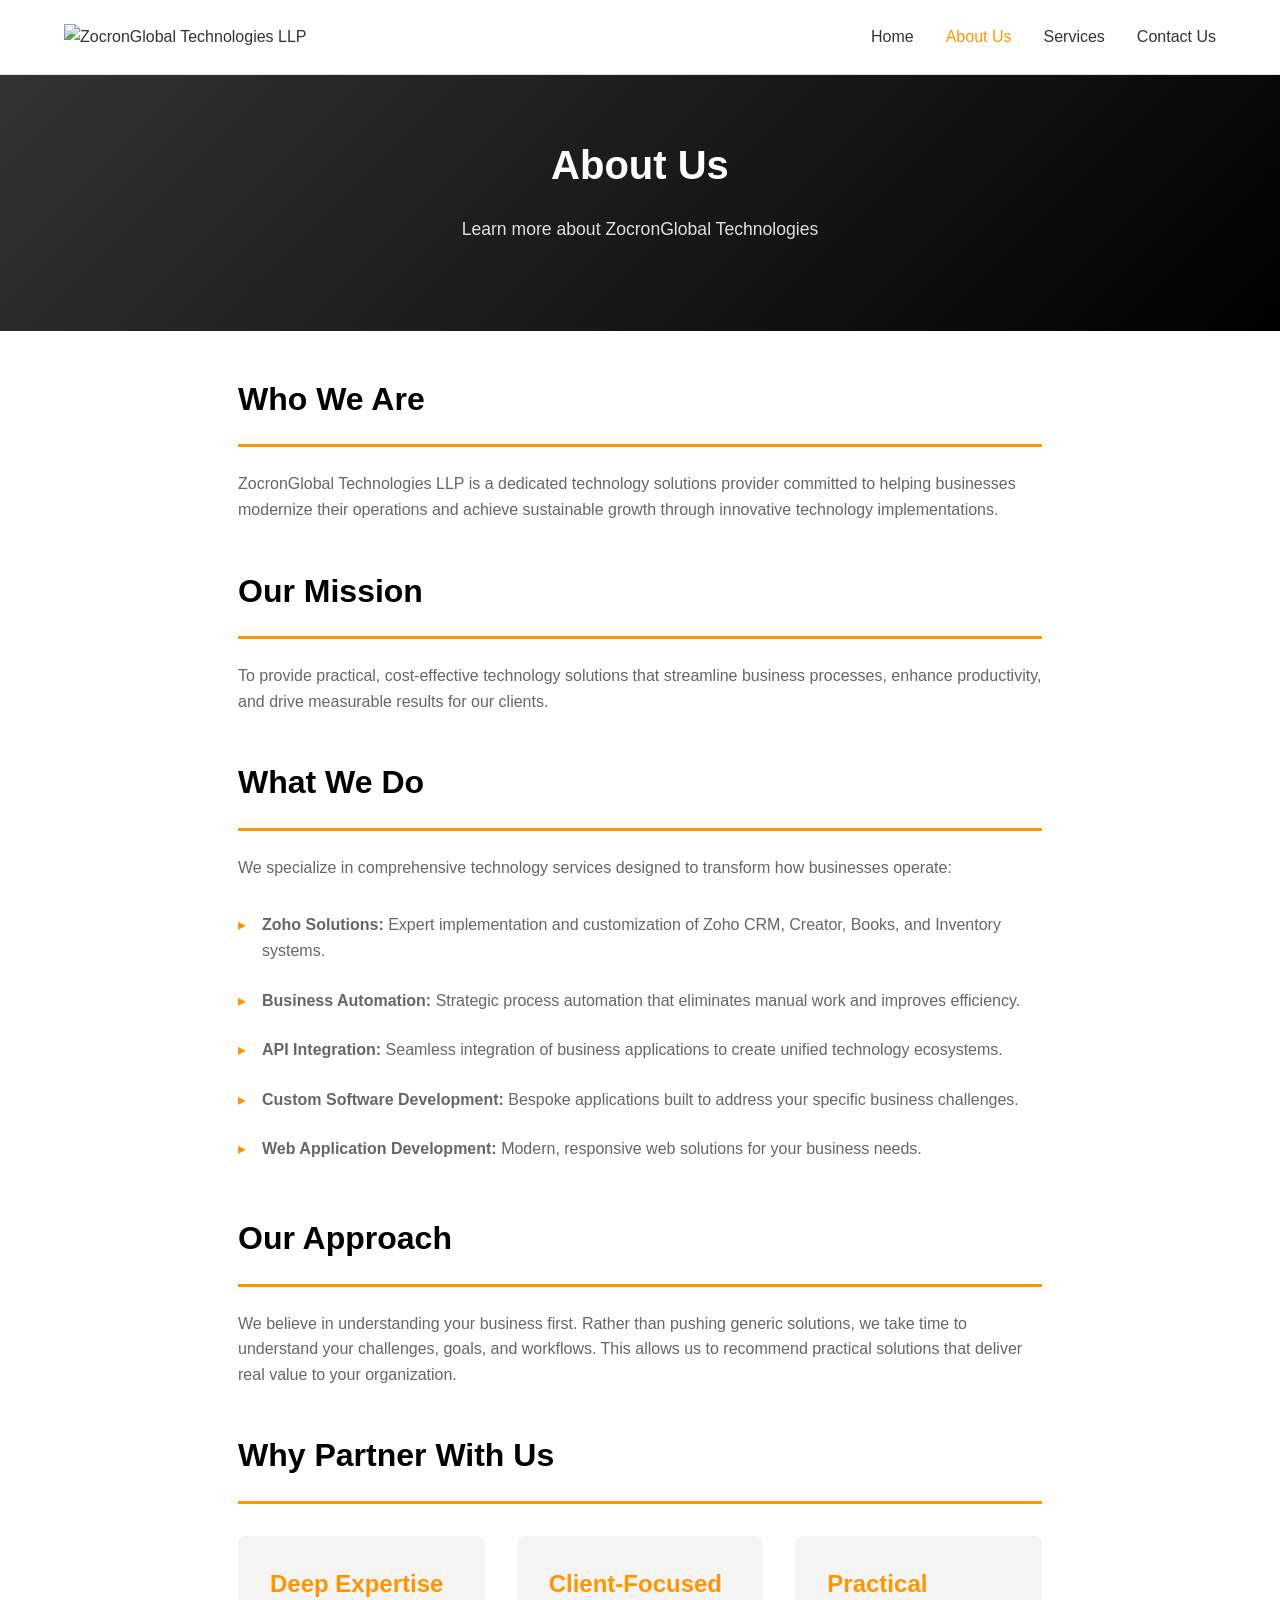
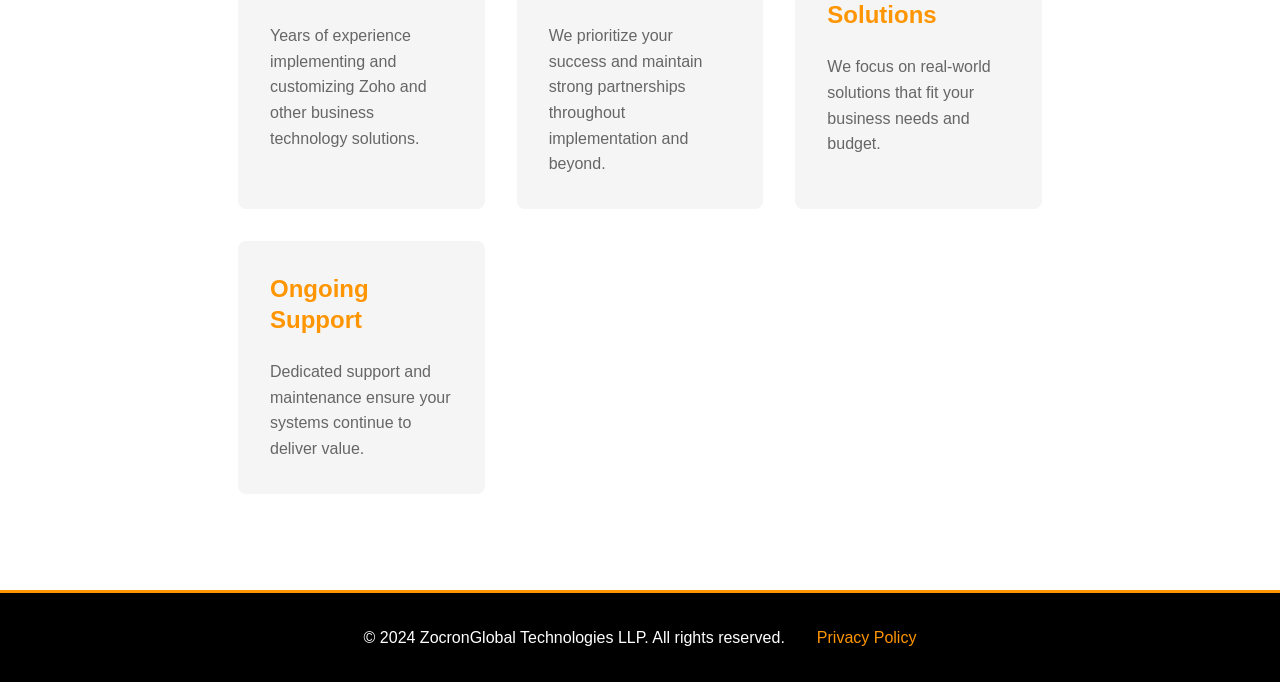
==== about.html @ 41ef69c7 "Add complete website structure with all pages and styling" ====
<!DOCTYPE html>
<html lang="en">
<head>
    <meta charset="UTF-8">
    <meta name="viewport" content="width=device-width, initial-scale=1.0">
    <title>About Us - ZocronGlobal Technologies LLP</title>
    <link rel="stylesheet" href="css/style.css">
</head>
<body>
    <!-- Header Navigation -->
    <header class="header">
        <div class="container">
            <div class="nav-wrapper">
                <div class="logo">
                    <img src="images/logo.png" alt="ZocronGlobal Technologies LLP">
                </div>
                <nav class="nav">
                    <a href="index.html" class="nav-link">Home</a>
                    <a href="about.html" class="nav-link active">About Us</a>
                    <a href="services.html" class="nav-link">Services</a>
                    <a href="contact.html" class="nav-link">Contact Us</a>
                </nav>
            </div>
        </div>
    </header>

    <!-- Page Header -->
    <section class="page-header">
        <div class="container">
            <h1>About Us</h1>
            <p>Learn more about ZocronGlobal Technologies</p>
        </div>
    </section>

    <!-- About Content -->
    <section class="about-content">
        <div class="container">
            <div class="about-section">
                <h2>Who We Are</h2>
                <p>ZocronGlobal Technologies LLP is a dedicated technology solutions provider committed to helping businesses modernize their operations and achieve sustainable growth through innovative technology implementations.</p>
            </div>

            <div class="about-section">
                <h2>Our Mission</h2>
                <p>To provide practical, cost-effective technology solutions that streamline business processes, enhance productivity, and drive measurable results for our clients.</p>
            </div>

            <div class="about-section">
                <h2>What We Do</h2>
                <p>We specialize in comprehensive technology services designed to transform how businesses operate:</p>
                <ul class="about-list">
                    <li><strong>Zoho Solutions:</strong> Expert implementation and customization of Zoho CRM, Creator, Books, and Inventory systems.</li>
                    <li><strong>Business Automation:</strong> Strategic process automation that eliminates manual work and improves efficiency.</li>
                    <li><strong>API Integration:</strong> Seamless integration of business applications to create unified technology ecosystems.</li>
                    <li><strong>Custom Software Development:</strong> Bespoke applications built to address your specific business challenges.</li>
                    <li><strong>Web Application Development:</strong> Modern, responsive web solutions for your business needs.</li>
                </ul>
            </div>

            <div class="about-section">
                <h2>Our Approach</h2>
                <p>We believe in understanding your business first. Rather than pushing generic solutions, we take time to understand your challenges, goals, and workflows. This allows us to recommend practical solutions that deliver real value to your organization.</p>
            </div>

            <div class="about-section">
                <h2>Why Partner With Us</h2>
                <div class="why-list">
                    <div class="why-item">
                        <h3>Deep Expertise</h3>
                        <p>Years of experience implementing and customizing Zoho and other business technology solutions.</p>
                    </div>
                    <div class="why-item">
                        <h3>Client-Focused</h3>
                        <p>We prioritize your success and maintain strong partnerships throughout implementation and beyond.</p>
                    </div>
                    <div class="why-item">
                        <h3>Practical Solutions</h3>
                        <p>We focus on real-world solutions that fit your business needs and budget.</p>
                    </div>
                    <div class="why-item">
                        <h3>Ongoing Support</h3>
                        <p>Dedicated support and maintenance ensure your systems continue to deliver value.</p>
                    </div>
                </div>
            </div>
        </div>
    </section>

    <!-- Footer -->
    <footer class="footer">
        <div class="container">
            <div class="footer-content">
                <p>&copy; 2024 ZocronGlobal Technologies LLP. All rights reserved.</p>
                <a href="privacy.html">Privacy Policy</a>
            </div>
        </div>
    </footer>
</body>
</html>
---- css/style.css ----
/* ===========================
   Global Styles
   =========================== */

* {
    margin: 0;
    padding: 0;
    box-sizing: border-box;
}

:root {
    --color-black: #000000;
    --color-white: #ffffff;
    --color-orange: #ff9500;
    --color-light-gray: #f5f5f5;
    --color-medium-gray: #666666;
    --color-dark-gray: #333333;
    --font-primary: 'Segoe UI', Tahoma, Geneva, Verdana, sans-serif;
    --spacing-xs: 0.5rem;
    --spacing-sm: 1rem;
    --spacing-md: 1.5rem;
    --spacing-lg: 2rem;
    --spacing-xl: 3rem;
}

html {
    scroll-behavior: smooth;
}

body {
    font-family: var(--font-primary);
    line-height: 1.6;
    color: var(--color-dark-gray);
    background-color: var(--color-white);
}

.container {
    max-width: 1200px;
    margin: 0 auto;
    padding: 0 var(--spacing-md);
}

/* ===========================
   Typography
   =========================== */

h1, h2, h3, h4, h5, h6 {
    font-weight: 600;
    line-height: 1.3;
    margin-bottom: var(--spacing-md);
    color: var(--color-black);
}

h1 {
    font-size: 2.5rem;
}

h2 {
    font-size: 2rem;
}

h3 {
    font-size: 1.5rem;
}

h4 {
    font-size: 1.25rem;
}

p {
    margin-bottom: var(--spacing-md);
    color: var(--color-medium-gray);
    font-size: 1rem;
}

a {
    color: var(--color-orange);
    text-decoration: none;
    transition: color 0.3s ease;
}

a:hover {
    color: var(--color-black);
}

ul, ol {
    margin-left: 1.5rem;
    margin-bottom: var(--spacing-md);
}

li {
    margin-bottom: 0.5rem;
    color: var(--color-medium-gray);
}

/* ===========================
   Buttons
   =========================== */

.btn {
    display: inline-block;
    padding: 0.875rem 2rem;
    border-radius: 4px;
    font-weight: 600;
    text-decoration: none;
    transition: all 0.3s ease;
    cursor: pointer;
    border: none;
    font-size: 1rem;
}

.btn-primary {
    background-color: var(--color-orange);
    color: var(--color-white);
}

.btn-primary:hover {
    background-color: var(--color-black);
    color: var(--color-white);
}

.btn-secondary {
    background-color: transparent;
    color: var(--color-orange);
    border: 2px solid var(--color-orange);
}

.btn-secondary:hover {
    background-color: var(--color-orange);
    color: var(--color-white);
    border-color: var(--color-orange);
}

/* ===========================
   Header & Navigation
   =========================== */

.header {
    background-color: var(--color-white);
    border-bottom: 1px solid #e0e0e0;
    position: sticky;
    top: 0;
    z-index: 100;
    padding: var(--spacing-md) 0;
}

.nav-wrapper {
    display: flex;
    justify-content: space-between;
    align-items: center;
}

.logo img {
    height: 50px;
    width: auto;
    transition: transform 0.3s ease;
}

.logo img:hover {
    transform: scale(1.05);
}

.nav {
    display: flex;
    gap: var(--spacing-lg);
    align-items: center;
}

.nav-link {
    color: var(--color-dark-gray);
    font-weight: 500;
    transition: color 0.3s ease;
    text-decoration: none;
}

.nav-link:hover,
.nav-link.active {
    color: var(--color-orange);
}

/* ===========================
   Hero Section
   =========================== */

.hero {
    background: linear-gradient(135deg, var(--color-dark-gray) 0%, var(--color-black) 100%);
    color: var(--color-white);
    padding: 6rem var(--spacing-md);
    text-align: center;
}

.hero-content {
    max-width: 800px;
    margin: 0 auto;
}

.hero-headline {
    font-size: 3rem;
    margin-bottom: var(--spacing-md);
    color: var(--color-white);
}

.hero-subheadline {
    font-size: 1.25rem;
    margin-bottom: var(--spacing-lg);
    color: #e0e0e0;
}

.hero-buttons {
    display: flex;
    gap: var(--spacing-md);
    justify-content: center;
    flex-wrap: wrap;
}

/* ===========================
   Page Header
   =========================== */

.page-header {
    background: linear-gradient(135deg, var(--color-dark-gray) 0%, var(--color-black) 100%);
    color: var(--color-white);
    padding: 4rem var(--spacing-md);
    text-align: center;
}

.page-header h1 {
    color: var(--color-white);
    margin-bottom: var(--spacing-md);
}

.page-header p {
    font-size: 1.1rem;
    color: #e0e0e0;
}

/* ===========================
   Sections
   =========================== */

.intro {
    padding: var(--spacing-xl) var(--spacing-md);
    background-color: var(--color-light-gray);
    text-align: center;
}

.intro h2 {
    margin-bottom: var(--spacing-lg);
}

.intro p {
    max-width: 700px;
    margin: 0 auto var(--spacing-md);
    font-size: 1.1rem;
}

/* ===========================
   Services Overview
   =========================== */

.services-overview {
    padding: var(--spacing-xl) var(--spacing-md);
}

.services-overview h2 {
    text-align: center;
    margin-bottom: var(--spacing-xl);
}

.services-grid {
    display: grid;
    grid-template-columns: repeat(auto-fit, minmax(250px, 1fr));
    gap: var(--spacing-lg);
}

.service-card {
    background-color: var(--color-light-gray);
    padding: var(--spacing-lg);
    border-radius: 8px;
    border-left: 4px solid var(--color-orange);
    transition: all 0.3s ease;
}

.service-card:hover {
    transform: translateY(-5px);
    box-shadow: 0 5px 15px rgba(0, 0, 0, 0.1);
}

.service-card h3 {
    margin-bottom: var(--spacing-md);
    color: var(--color-black);
}

.service-card p {
    margin-bottom: 0;
    font-size: 0.95rem;
}

/* ===========================
   Why Choose Us
   =========================== */

.why-us {
    padding: var(--spacing-xl) var(--spacing-md);
    background-color: var(--color-light-gray);
}

.why-us h2 {
    text-align: center;
    margin-bottom: var(--spacing-xl);
}

.features-grid {
    display: grid;
    grid-template-columns: repeat(auto-fit, minmax(250px, 1fr));
    gap: var(--spacing-lg);
}

.feature {
    background-color: var(--color-white);
    padding: var(--spacing-lg);
    border-radius: 8px;
    text-align: center;
    transition: all 0.3s ease;
}

.feature:hover {
    box-shadow: 0 5px 15px rgba(0, 0, 0, 0.1);
}

.feature h3 {
    color: var(--color-orange);
    margin-bottom: var(--spacing-md);
}

.feature p {
    margin-bottom: 0;
}

/* ===========================
   Services Section (Full Page)
   =========================== */

.services-section {
    padding: var(--spacing-xl) var(--spacing-md);
}

.services-list {
    display: grid;
    grid-template-columns: repeat(auto-fit, minmax(300px, 1fr));
    gap: var(--spacing-lg);
}

.service-item {
    background-color: var(--color-light-gray);
    padding: var(--spacing-lg);
    border-radius: 8px;
    transition: all 0.3s ease;
}

.service-item:hover {
    background-color: #eeeeee;
    box-shadow: 0 5px 15px rgba(0, 0, 0, 0.1);
}

.service-item h3 {
    color: var(--color-black);
    margin-bottom: var(--spacing-md);
    border-bottom: 2px solid var(--color-orange);
    padding-bottom: var(--spacing-md);
}

.service-item p {
    margin-bottom: 0;
}

/* ===========================
   Call to Action
   =========================== */

.cta {
    background: linear-gradient(135deg, var(--color-orange) 0%, #ff7c00 100%);
    color: var(--color-white);
    padding: var(--spacing-xl) var(--spacing-md);
    text-align: center;
}

.cta h2 {
    color: var(--color-white);
    margin-bottom: var(--spacing-md);
}

.cta p {
    color: #f0f0f0;
    margin-bottom: var(--spacing-lg);
}

/* ===========================
   About Page
   =========================== */

.about-content {
    padding: var(--spacing-xl) var(--spacing-md);
    max-width: 900px;
    margin: 0 auto;
}

.about-section {
    margin-bottom: var(--spacing-xl);
}

.about-section h2 {
    color: var(--color-black);
    margin-bottom: var(--spacing-md);
    border-bottom: 3px solid var(--color-orange);
    padding-bottom: var(--spacing-md);
}

.about-list {
    list-style: none;
    margin-left: 0;
}

.about-list li {
    padding: 0.5rem 0;
    padding-left: 1.5rem;
    position: relative;
}

.about-list li:before {
    content: "▸";
    color: var(--color-orange);
    position: absolute;
    left: 0;
}

.why-list {
    display: grid;
    grid-template-columns: repeat(auto-fit, minmax(200px, 1fr));
    gap: var(--spacing-lg);
    margin-top: var(--spacing-lg);
}

.why-item {
    background-color: var(--color-light-gray);
    padding: var(--spacing-lg);
    border-radius: 8px;
}

.why-item h3 {
    color: var(--color-orange);
}

.why-item p {
    margin-bottom: 0;
}

/* ===========================
   Contact Section
   =========================== */

.contact-section {
    padding: var(--spacing-xl) var(--spacing-md);
}

.contact-wrapper {
    display: grid;
    grid-template-columns: 1fr 1fr;
    gap: var(--spacing-xl);
    max-width: 1000px;
    margin: 0 auto;
}

.contact-info h2 {
    margin-bottom: var(--spacing-lg);
}

.info-item {
    margin-bottom: var(--spacing-lg);
}

.info-item h4 {
    color: var(--color-orange);
    margin-bottom: var(--spacing-sm);
}

.info-item p {
    margin-bottom: 0;
    color: var(--color-medium-gray);
}

/* ===========================
   Contact Form
   =========================== */

.contact-form-wrapper {
    background-color: var(--color-light-gray);
    padding: var(--spacing-lg);
    border-radius: 8px;
}

.contact-form {
    display: flex;
    flex-direction: column;
    gap: var(--spacing-md);
}

.form-group {
    display: flex;
    flex-direction: column;
}

.form-group label {
    font-weight: 600;
    margin-bottom: var(--spacing-sm);
    color: var(--color-black);
}

.form-group input,
.form-group textarea {
    padding: 0.75rem;
    border: 1px solid #ddd;
    border-radius: 4px;
    font-family: var(--font-primary);
    font-size: 1rem;
    transition: border-color 0.3s ease;
}

.form-group input:focus,
.form-group textarea:focus {
    outline: none;
    border-color: var(--color-orange);
    box-shadow: 0 0 5px rgba(255, 149, 0, 0.3);
}

.form-group textarea {
    resize: vertical;
}

.contact-form .btn {
    margin-top: var(--spacing-md);
}

/* ===========================
   Privacy Content
   =========================== */

.privacy-content {
    padding: var(--spacing-xl) var(--spacing-md);
    max-width: 900px;
    margin: 0 auto;
}

.policy-section {
    margin-bottom: var(--spacing-xl);
}

.policy-section h2 {
    color: var(--color-black);
    margin-bottom: var(--spacing-md);
    border-bottom: 3px solid var(--color-orange);
    padding-bottom: var(--spacing-md);
}

.policy-section ul {
    list-style: none;
    margin-left: 0;
}

.policy-section li {
    padding: 0.5rem 0;
    padding-left: 1.5rem;
    position: relative;
}

.policy-section li:before {
    content: "•";
    color: var(--color-orange);
    position: absolute;
    left: 0;
    font-weight: bold;
}

/* ===========================
   Footer
   =========================== */

.footer {
    background-color: var(--color-black);
    color: var(--color-white);
    padding: var(--spacing-lg) var(--spacing-md);
    text-align: center;
    border-top: 3px solid var(--color-orange);
}

.footer-content {
    max-width: 1200px;
    margin: 0 auto;
    display: flex;
    justify-content: center;
    gap: var(--spacing-lg);
    flex-wrap: wrap;
    align-items: center;
}

.footer-content p {
    margin-bottom: 0;
    color: var(--color-white);
}

.footer-content a {
    color: var(--color-orange);
    text-decoration: none;
    transition: color 0.3s ease;
}

.footer-content a:hover {
    color: var(--color-white);
}

/* ===========================
   Responsive Design
   =========================== */

/* Tablet */
@media (max-width: 768px) {
    h1 {
        font-size: 2rem;
    }

    h2 {
        font-size: 1.5rem;
    }

    h3 {
        font-size: 1.25rem;
    }

    .hero-headline {
        font-size: 2rem;
    }

    .hero-subheadline {
        font-size: 1rem;
    }

    .hero {
        padding: 4rem var(--spacing-md);
    }

    .nav {
        gap: var(--spacing-md);
    }

    .nav-link {
        font-size: 0.9rem;
    }

    .hero-buttons {
        flex-direction: column;
        gap: var(--spacing-md);
    }

    .hero-buttons .btn {
        width: 100%;
    }

    .contact-wrapper {
        grid-template-columns: 1fr;
    }

    .services-grid,
    .features-grid,
    .services-list,
    .why-list {
        grid-template-columns: 1fr;
    }

    .footer-content {
        flex-direction: column;
        gap: var(--spacing-md);
    }
}

/* Mobile */
@media (max-width: 480px) {
    .container {
        padding: 0 var(--spacing-sm);
    }

    h1 {
        font-size: 1.5rem;
    }

    h2 {
        font-size: 1.25rem;
    }

    h3 {
        font-size: 1rem;
    }

    .hero-headline {
        font-size: 1.5rem;
    }

    .hero-subheadline {
        font-size: 0.95rem;
    }

    .hero {
        padding: 3rem var(--spacing-sm);
    }

    .nav-wrapper {
        flex-direction: column;
        gap: var(--spacing-md);
    }

    .nav {
        gap: var(--spacing-md);
        flex-wrap: wrap;
        justify-content: center;
    }

    .logo img {
        height: 40px;
    }

    .page-header {
        padding: 2rem var(--spacing-sm);
    }

    .page-header h1 {
        font-size: 1.5rem;
    }

    .intro,
    .services-overview,
    .why-us,
    .services-section,
    .contact-section {
        padding: var(--spacing-lg) var(--spacing-sm);
    }

    .cta {
        padding: var(--spacing-lg) var(--spacing-sm);
    }

    .btn {
        padding: 0.75rem 1.5rem;
        font-size: 0.9rem;
    }

    .about-content,
    .privacy-content {
        padding: var(--spacing-lg) var(--spacing-sm);
    }

    .policy-section h2,
    .about-section h2 {
        font-size: 1.1rem;
    }
}
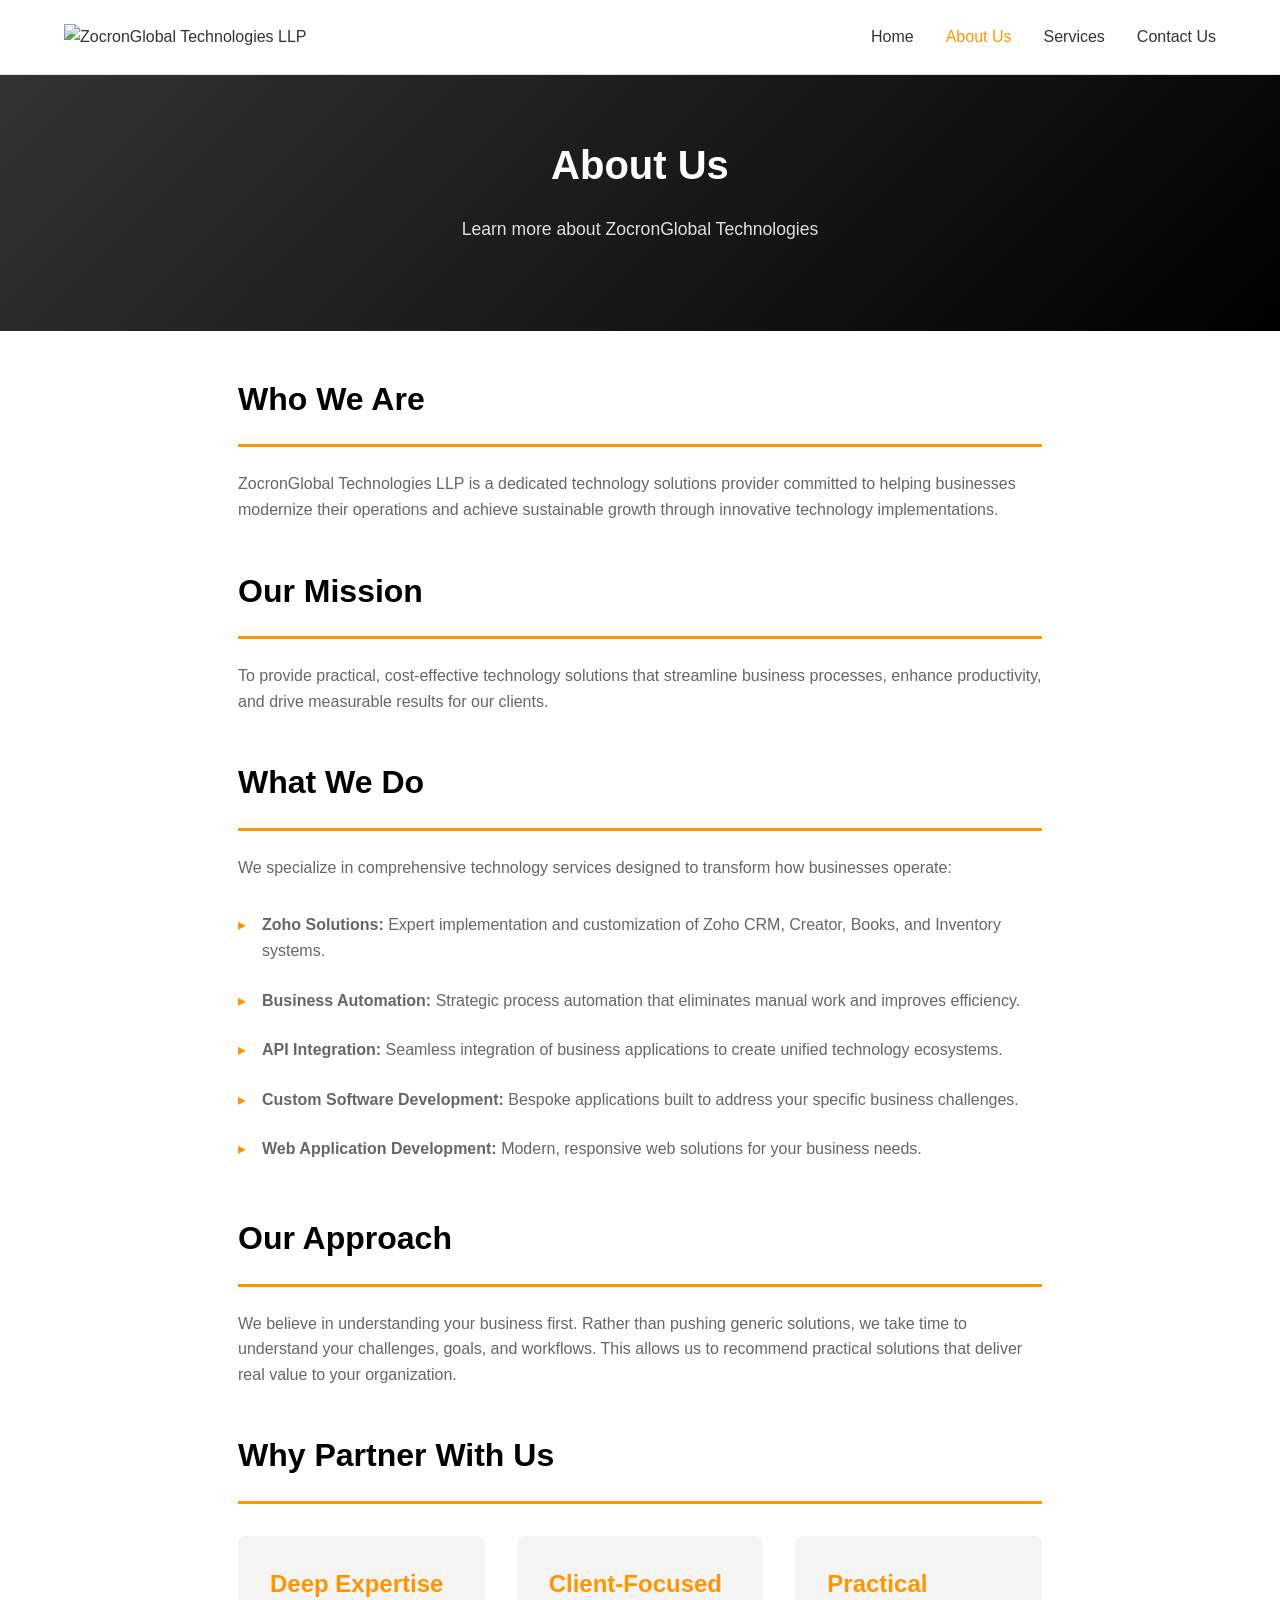
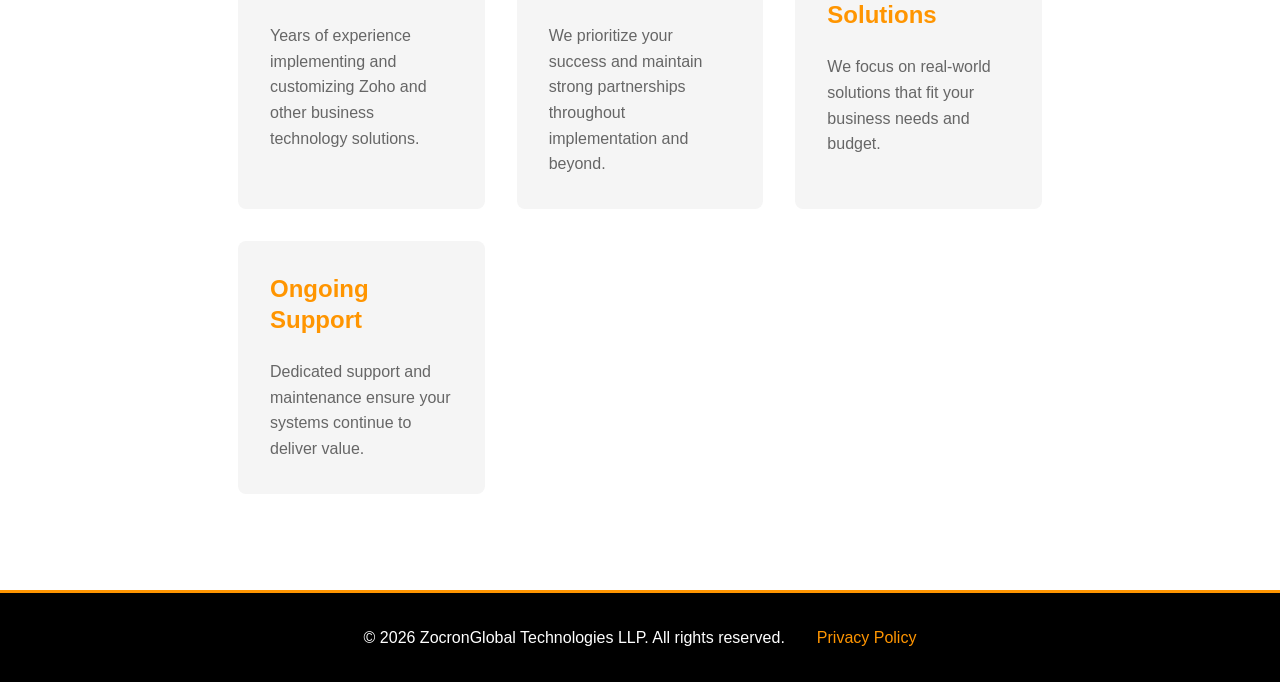
==== commit 5b34da6a: "Update copyright year in footer to 2026" ====
--- a/about.html
+++ b/about.html
@@ -90,10 +90,10 @@
     <footer class="footer">
         <div class="container">
             <div class="footer-content">
-                <p>&copy; 2024 ZocronGlobal Technologies LLP. All rights reserved.</p>
+                <p>&copy; 2026 ZocronGlobal Technologies LLP. All rights reserved.</p>
                 <a href="privacy.html">Privacy Policy</a>
             </div>
         </div>
     </footer>
 </body>
-</html>+</html>
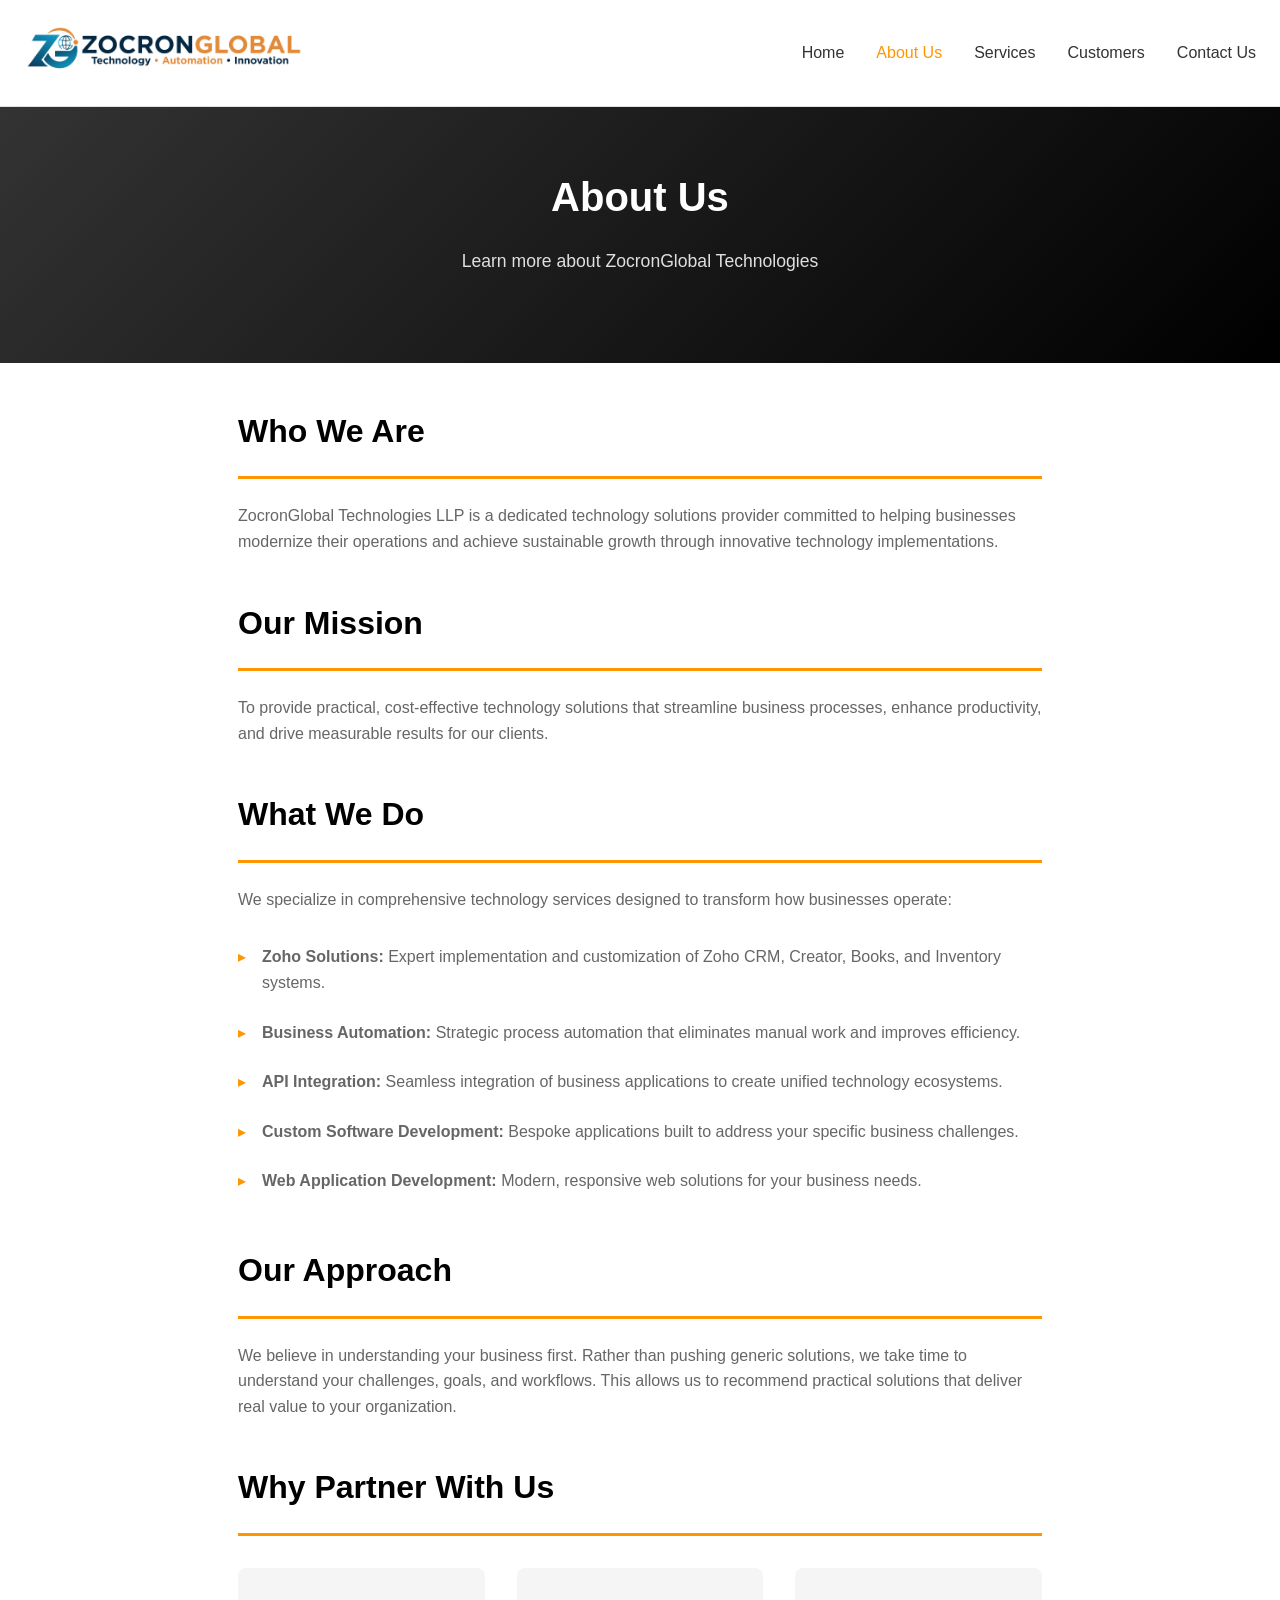
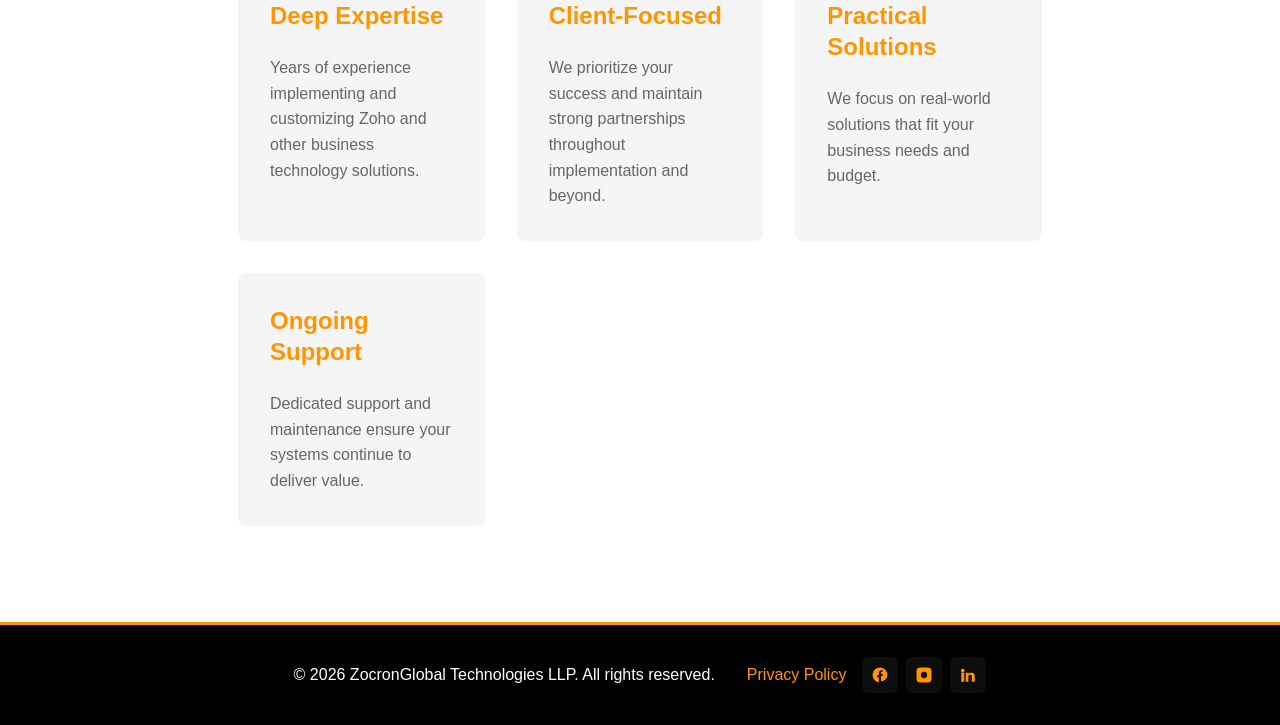
==== commit 5d44df97: "Add Customers page and update navigation links; enhance footer with social media icons" ====
--- a/about.html
+++ b/about.html
@@ -18,6 +18,7 @@
                     <a href="index.html" class="nav-link">Home</a>
                     <a href="about.html" class="nav-link active">About Us</a>
                     <a href="services.html" class="nav-link">Services</a>
+                    <a href="customers.html" class="nav-link">Customers</a>
                     <a href="contact.html" class="nav-link">Contact Us</a>
                 </nav>
             </div>
@@ -91,7 +92,20 @@
         <div class="container">
             <div class="footer-content">
                 <p>&copy; 2026 ZocronGlobal Technologies LLP. All rights reserved.</p>
-                <a href="privacy.html">Privacy Policy</a>
+                <div class="footer-links">
+                    <a href="privacy.html">Privacy Policy</a>
+                    <div class="social-links">
+                        <a href="https://facebook.example.com" class="social-link" target="_blank" rel="noopener noreferrer" aria-label="Facebook">
+                            <svg viewBox="0 0 24 24" fill="currentColor" xmlns="http://www.w3.org/2000/svg"><path d="M22 12a10 10 0 10-11.5 9.9v-7h-2.2v-2.9h2.2V9.1c0-2.2 1.3-3.4 3.3-3.4.9 0 1.8.1 1.8.1v2h-1c-1 0-1.3.6-1.3 1.2v1.5h2.3l-.4 2.9h-1.9v7A10 10 0 0022 12z"/></svg>
+                        </a>
+                        <a href="https://instagram.example.com" class="social-link" target="_blank" rel="noopener noreferrer" aria-label="Instagram">
+                            <svg viewBox="0 0 24 24" fill="currentColor" xmlns="http://www.w3.org/2000/svg"><path d="M7 2h10a5 5 0 015 5v10a5 5 0 01-5 5H7a5 5 0 01-5-5V7a5 5 0 015-5zm5 5.8a4.2 4.2 0 100 8.4 4.2 4.2 0 000-8.4zm5.2-.9a1.2 1.2 0 11-2.4 0 1.2 1.2 0 012.4 0z"/></svg>
+                        </a>
+                        <a href="https://linkedin.example.com" class="social-link" target="_blank" rel="noopener noreferrer" aria-label="LinkedIn">
+                            <svg viewBox="0 0 24 24" fill="currentColor" xmlns="http://www.w3.org/2000/svg"><path d="M4.98 3.5a2.5 2.5 0 11.001 5.001A2.5 2.5 0 014.98 3.5zM3 9h4v12H3zM9 9h3.8v1.7h.1c.5-.9 1.7-1.8 3.5-1.8C20.6 8.9 21 11 21 14.2V21H17v-6.1c0-1.5-.1-3.4-2.1-3.4-2.1 0-2.4 1.6-2.4 3.3V21H9V9z"/></svg>
+                        </a>
+                    </div>
+                </div>
             </div>
         </div>
     </footer>
--- a/css/style.css
+++ b/css/style.css
@@ -35,7 +35,7 @@
 }
 
 .container {
-    max-width: 1200px;
+    max-width: 1500px;
     margin: 0 auto;
     padding: 0 var(--spacing-md);
 }
@@ -494,9 +494,9 @@
    =========================== */
 
 .contact-form-wrapper {
-    background-color: var(--color-light-gray);
-    padding: var(--spacing-lg);
-    border-radius: 8px;
+    /* background-color: var(--color-light-gray); */
+    /* padding: var(--spacing-lg); */
+    /* border-radius: 8px; */
 }
 
 .contact-form {
@@ -541,6 +541,52 @@
     margin-top: var(--spacing-md);
 }
 
+/* Responsive iframe for embedded contact form */
+.iframe-wrapper {
+    width: 100%;
+    max-width: 100%;
+    overflow: hidden;
+}
+
+.contact-iframe {
+    width: 100%;
+    height: 500px; /* default desktop height */
+    border: 0;
+    display: block;
+}
+
+/* Make iframe wrapper show a border and prevent inner scrollbars visually */
+.iframe-wrapper {
+    border-radius: 8px;
+    border: 1px solid #e6e6e6;
+    box-shadow: 0 6px 18px rgba(13,38,59,0.06);
+}
+
+.contact-iframe { -webkit-overflow-scrolling: touch; overflow: hidden; }
+
+/* Increase default desktop height to reduce inner scrolling */
+@media (min-width: 1200px) {
+    .contact-iframe { height: 620px; }
+}
+
+/* Provide a fallback: if iframe still scrolls on some devices, keep wrapper overflow hidden */
+.iframe-wrapper { overflow: hidden; }
+
+/* Larger tablet / small desktop */
+@media (max-width: 1024px) {
+    .contact-iframe { height: 460px; }
+}
+
+/* Tablet */
+@media (max-width: 768px) {
+    .contact-iframe { height: 420px; }
+}
+
+/* Mobile */
+@media (max-width: 480px) {
+    .contact-iframe { height: 360px; }
+}
+
 /* ===========================
    Privacy Content
    =========================== */
@@ -582,6 +628,104 @@
 }
 
 /* ===========================
+   Testimonials
+   =========================== */
+
+.testimonials-section {
+    padding: var(--spacing-xl) var(--spacing-md);
+    background: transparent;
+}
+
+.testimonial-grid {
+    display: grid;
+    grid-template-columns: repeat(auto-fit, minmax(280px, 1fr));
+    gap: var(--spacing-lg);
+    max-width: 1100px;
+    margin: 0 auto;
+    align-items: stretch;
+}
+
+.testimonial-card {
+    background-color: #ffffff;
+    padding: calc(var(--spacing-lg) + 0.5rem) var(--spacing-lg) 4rem var(--spacing-lg);
+    border-radius: 12px;
+    box-shadow: 0 12px 30px rgba(13, 38, 59, 0.08);
+    position: relative;
+    overflow: visible;
+    min-height: 260px;
+    display: flex;
+    flex-direction: column;
+    justify-content: space-between;
+}
+
+.testimonial-card::after {
+    content: "";
+    position: absolute;
+    left: 0;
+    right: 0;
+    bottom: -20px;
+    height: 100px;
+    background: var(--color-orange);
+    border-bottom-left-radius: 40px;
+    border-bottom-right-radius: 40px;
+    transform: translateY(8%);
+    z-index: 0;
+}
+
+.testimonial-card blockquote {
+    font-style: italic;
+    color: var(--color-dark-gray);
+    margin-bottom: var(--spacing-sm);
+    position: relative;
+    z-index: 2;
+}
+
+.testimonial-bottom {
+    display: flex;
+    align-items: center;
+    gap: 1rem;
+    position: relative;
+    z-index: 2;
+    margin-top: 0.5rem;
+}
+
+.testimonial-avatar {
+    width: 64px;
+    height: 64px;
+    border-radius: 50%;
+    display: flex;
+    align-items: center;
+    justify-content: center;
+    font-weight: 700;
+    color: #ffffff;
+    box-shadow: 0 6px 18px rgba(13,38,59,0.12);
+    transform: translateY(18px);
+}
+
+.testimonial-author h4 {
+    margin: 0 0 0.25rem 0;
+    color: var(--color-black);
+}
+
+.testimonial-author p {
+    margin: 0;
+    color: var(--color-medium-gray);
+    font-size: 0.95rem;
+}
+
+/* Per-card colors to mimic example design */
+.testimonial-grid .testimonial-card:nth-child(1)::after { background: #14b78b; }
+.testimonial-grid .testimonial-card:nth-child(2)::after { background: #8e44ad; }
+.testimonial-grid .testimonial-card:nth-child(3)::after { background: #3498db; }
+
+.testimonial-grid .testimonial-card:nth-child(1) .testimonial-avatar { background: #14b78b; }
+.testimonial-grid .testimonial-card:nth-child(2) .testimonial-avatar { background: #8e44ad; }
+.testimonial-grid .testimonial-card:nth-child(3) .testimonial-avatar { background: #3498db; }
+
+/* Make preview variant slightly smaller */
+.testimonials-section.preview .testimonial-card { padding-bottom: 3.5rem; }
+
+/* ===========================
    Footer
    =========================== */
 
@@ -617,6 +761,35 @@
 .footer-content a:hover {
     color: var(--color-white);
 }
+
+/* Footer social icons */
+.footer-links {
+    display: flex;
+    align-items: center;
+    gap: 1rem;
+}
+
+.social-links {
+    display: flex;
+    gap: 0.5rem;
+    align-items: center;
+}
+
+.social-link {
+    display: inline-flex;
+    width: 36px;
+    height: 36px;
+    align-items: center;
+    justify-content: center;
+    background: rgba(255,255,255,0.05);
+    border-radius: 6px;
+    color: var(--color-white);
+    transition: transform 0.15s ease, background 0.15s ease;
+}
+
+.social-link svg { width: 18px; height: 18px; }
+
+.social-link:hover { transform: translateY(-3px); background: rgba(255,255,255,0.12); }
 
 /* ===========================
    Responsive Design
@@ -679,6 +852,28 @@
     .footer-content {
         flex-direction: column;
         gap: var(--spacing-md);
+    }
+
+    /* Testimonial adjustments for tablet */
+    .testimonial-grid {
+        grid-template-columns: 1fr 1fr;
+    }
+
+    .testimonial-card {
+        min-height: auto;
+        padding: calc(var(--spacing-md) + 0.5rem) var(--spacing-md) 3.5rem var(--spacing-md);
+    }
+
+    .testimonial-card::after {
+        bottom: -16px;
+        height: 80px;
+        transform: translateY(6%);
+    }
+
+    .testimonial-avatar {
+        width: 52px;
+        height: 52px;
+        transform: translateY(12px);
     }
 }
 
@@ -761,4 +956,37 @@
     .about-section h2 {
         font-size: 1.1rem;
     }
-}
+
+    /* Testimonial adjustments for mobile */
+    .testimonial-grid {
+        grid-template-columns: 1fr;
+        gap: var(--spacing-md);
+    }
+
+    .testimonial-card {
+        padding: calc(var(--spacing-sm) + 0.5rem) var(--spacing-sm) 3rem var(--spacing-sm);
+        border-radius: 10px;
+        min-height: auto;
+    }
+
+    .testimonial-card::after {
+        bottom: -12px;
+        height: 64px;
+        transform: translateY(6%);
+        border-bottom-left-radius: 24px;
+        border-bottom-right-radius: 24px;
+    }
+
+    .testimonial-avatar {
+        width: 44px;
+        height: 44px;
+        transform: translateY(10px);
+    }
+
+    .testimonial-card blockquote {
+        font-size: 0.95rem;
+    }
+
+    .social-link { width: 34px; height: 34px; }
+    .social-link svg { width: 16px; height: 16px; }
+}
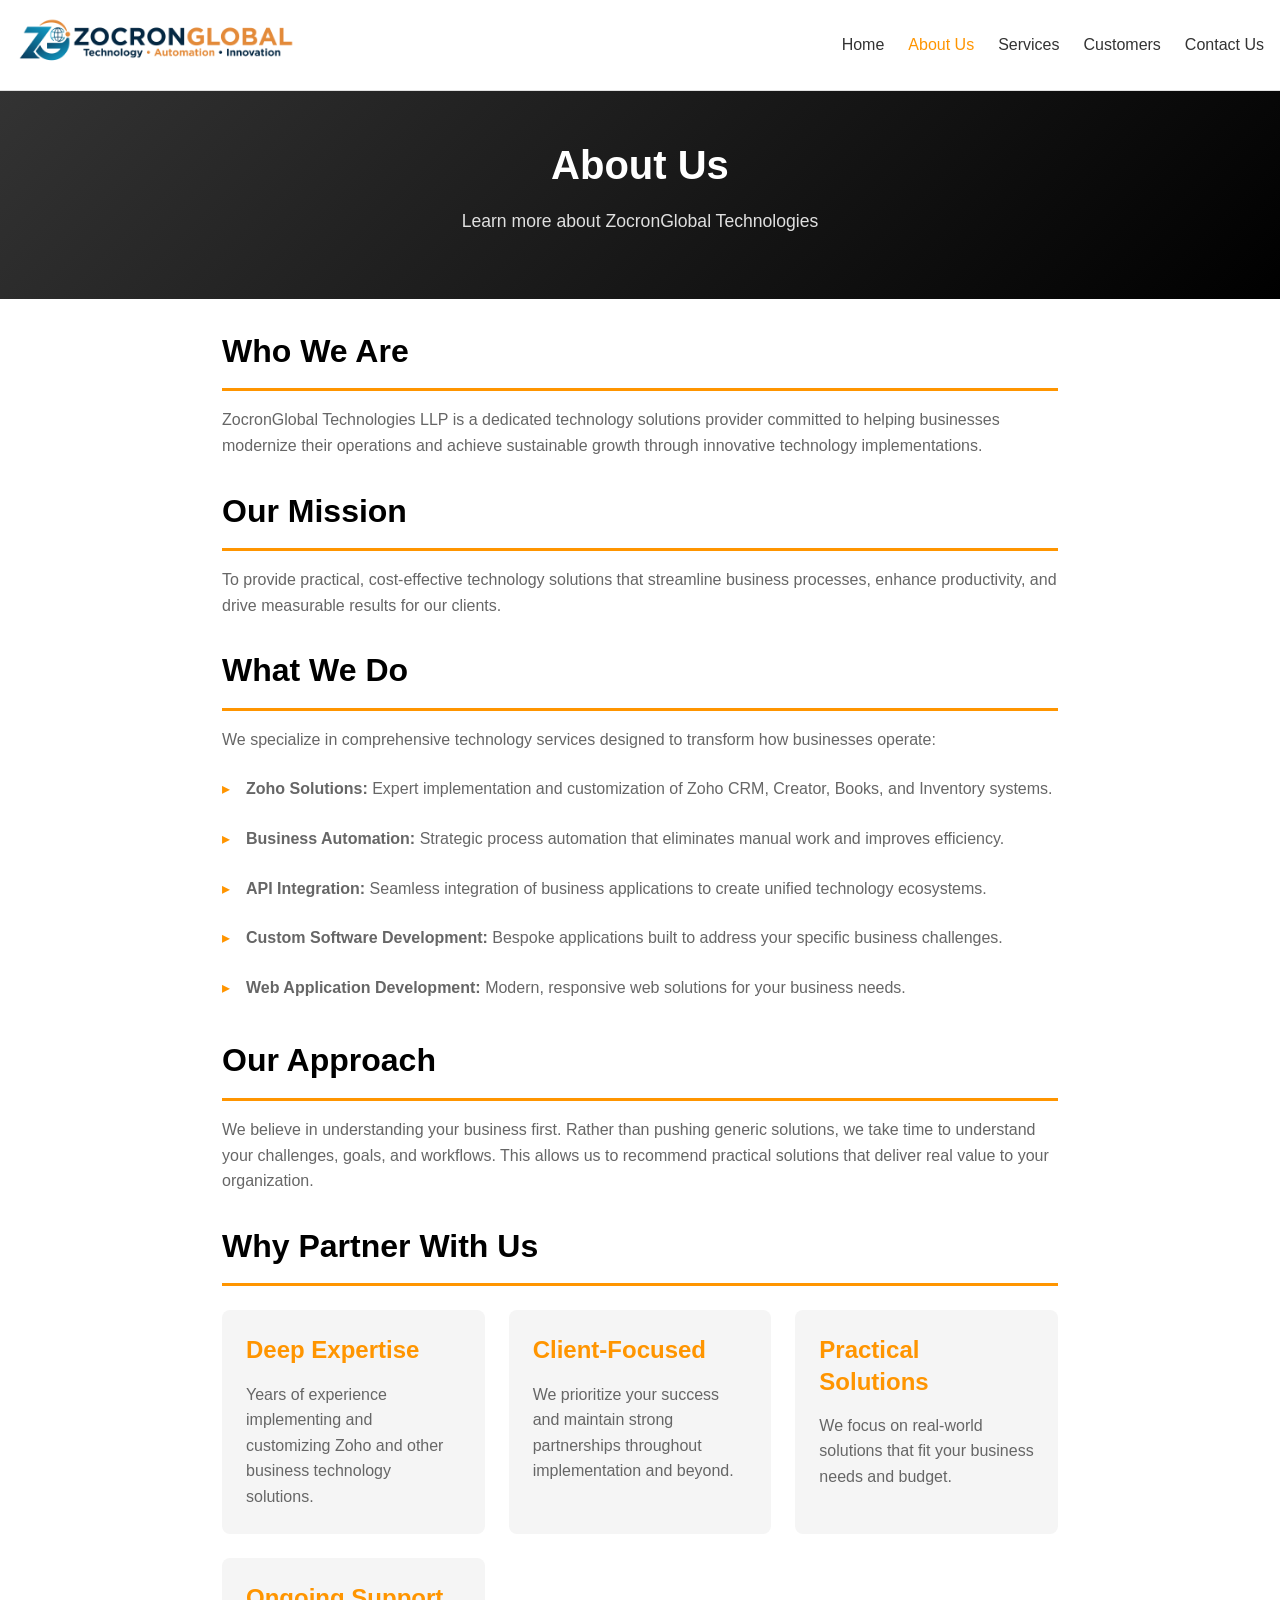
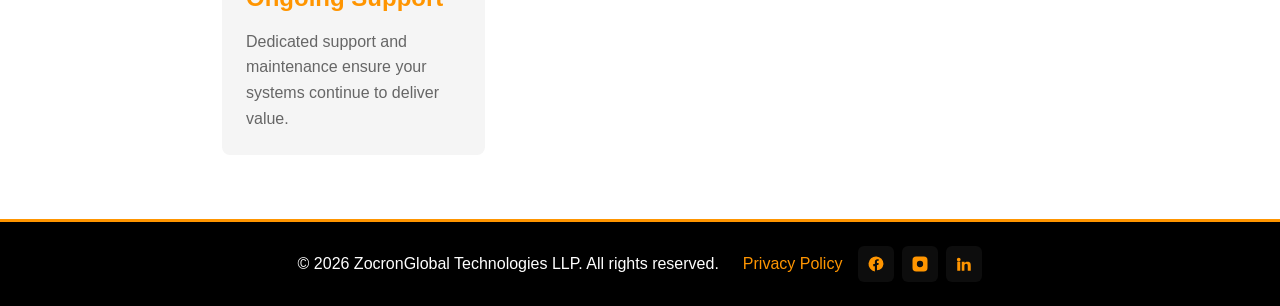
==== commit f8882b68: "Update page titles and add favicon; enhance contact details and testimonials section" ====
--- a/about.html
+++ b/about.html
@@ -3,7 +3,8 @@
 <head>
     <meta charset="UTF-8">
     <meta name="viewport" content="width=device-width, initial-scale=1.0">
-    <title>About Us - ZocronGlobal Technologies LLP</title>
+    <title>About Us - ZocronGlobal Technologies</title>
+    <link rel="icon" type="image/png" href="images/favicon.png">
     <link rel="stylesheet" href="css/style.css">
 </head>
 <body>
--- a/css/style.css
+++ b/css/style.css
@@ -18,9 +18,9 @@
     --font-primary: 'Segoe UI', Tahoma, Geneva, Verdana, sans-serif;
     --spacing-xs: 0.5rem;
     --spacing-sm: 1rem;
-    --spacing-md: 1.5rem;
-    --spacing-lg: 2rem;
-    --spacing-xl: 3rem;
+    --spacing-md: 1rem;
+    --spacing-lg: 1.5rem;
+    --spacing-xl: 2rem;
 }
 
 html {
@@ -35,7 +35,7 @@
 }
 
 .container {
-    max-width: 1500px;
+    max-width: 1800px;
     margin: 0 auto;
     padding: 0 var(--spacing-md);
 }
@@ -185,7 +185,7 @@
 .hero {
     background: linear-gradient(135deg, var(--color-dark-gray) 0%, var(--color-black) 100%);
     color: var(--color-white);
-    padding: 6rem var(--spacing-md);
+    padding: 4rem var(--spacing-md);
     text-align: center;
 }
 
@@ -220,7 +220,7 @@
 .page-header {
     background: linear-gradient(135deg, var(--color-dark-gray) 0%, var(--color-black) 100%);
     color: var(--color-white);
-    padding: 4rem var(--spacing-md);
+    padding: 3rem var(--spacing-md);
     text-align: center;
 }
 
@@ -541,50 +541,14 @@
     margin-top: var(--spacing-md);
 }
 
-/* Responsive iframe for embedded contact form */
-.iframe-wrapper {
+/* Contact iframe (simple, let embed control its layout) */
+.contact-form-wrapper iframe,
+.contact-form-wrapper .contact-iframe,
+.contact-form-wrapper iframe { 
     width: 100%;
-    max-width: 100%;
-    overflow: hidden;
-}
-
-.contact-iframe {
-    width: 100%;
-    height: 500px; /* default desktop height */
+    height: 500px;
     border: 0;
     display: block;
-}
-
-/* Make iframe wrapper show a border and prevent inner scrollbars visually */
-.iframe-wrapper {
-    border-radius: 8px;
-    border: 1px solid #e6e6e6;
-    box-shadow: 0 6px 18px rgba(13,38,59,0.06);
-}
-
-.contact-iframe { -webkit-overflow-scrolling: touch; overflow: hidden; }
-
-/* Increase default desktop height to reduce inner scrolling */
-@media (min-width: 1200px) {
-    .contact-iframe { height: 620px; }
-}
-
-/* Provide a fallback: if iframe still scrolls on some devices, keep wrapper overflow hidden */
-.iframe-wrapper { overflow: hidden; }
-
-/* Larger tablet / small desktop */
-@media (max-width: 1024px) {
-    .contact-iframe { height: 460px; }
-}
-
-/* Tablet */
-@media (max-width: 768px) {
-    .contact-iframe { height: 420px; }
-}
-
-/* Mobile */
-@media (max-width: 480px) {
-    .contact-iframe { height: 360px; }
 }
 
 /* ===========================
@@ -647,7 +611,8 @@
 
 .testimonial-card {
     background-color: #ffffff;
-    padding: calc(var(--spacing-lg) + 0.5rem) var(--spacing-lg) 4rem var(--spacing-lg);
+    --band-height: 88px;
+    padding: calc(var(--spacing-lg) + 0.5rem) var(--spacing-lg) calc(var(--band-height) + 1rem) var(--spacing-lg);
     border-radius: 12px;
     box-shadow: 0 12px 30px rgba(13, 38, 59, 0.08);
     position: relative;
@@ -663,19 +628,17 @@
     position: absolute;
     left: 0;
     right: 0;
-    bottom: -20px;
-    height: 100px;
+    bottom: 0;
+    height: var(--band-height);
     background: var(--color-orange);
-    border-bottom-left-radius: 40px;
-    border-bottom-right-radius: 40px;
-    transform: translateY(8%);
-    z-index: 0;
+    border-radius: 0 0 18px 18px;
+    z-index: 1;
 }
 
 .testimonial-card blockquote {
     font-style: italic;
     color: var(--color-dark-gray);
-    margin-bottom: var(--spacing-sm);
+    margin-bottom: 5rem;
     position: relative;
     z-index: 2;
 }
@@ -684,9 +647,13 @@
     display: flex;
     align-items: center;
     gap: 1rem;
-    position: relative;
+    position: absolute;
+    left: 0;
+    right: 0;
+    bottom: 0;
     z-index: 2;
-    margin-top: 0.5rem;
+    padding: 0.75rem var(--spacing-lg);
+    box-sizing: border-box;
 }
 
 .testimonial-avatar {
@@ -696,20 +663,27 @@
     display: flex;
     align-items: center;
     justify-content: center;
-    font-weight: 700;
-    color: #ffffff;
+    overflow: hidden;
     box-shadow: 0 6px 18px rgba(13,38,59,0.12);
-    transform: translateY(18px);
-}
+    transform: translateY(-75%);
+    z-index: 3;
+    flex-shrink: 0;
+    margin-left: 0.25rem;
+    background: rgba(255,255,255,0.06);
+}
+
+.testimonial-avatar img { width: 100%; height: 100%; display: block; border-radius: 50%; }
+
+.avatar-wrap { position: relative; width: 64px; display: flex; align-items: center; justify-content: center; overflow: visible; }
 
 .testimonial-author h4 {
     margin: 0 0 0.25rem 0;
-    color: var(--color-black);
+    color: var(--color-white);
 }
 
 .testimonial-author p {
     margin: 0;
-    color: var(--color-medium-gray);
+    color: rgba(255,255,255,0.9);
     font-size: 0.95rem;
 }
 
@@ -717,10 +691,18 @@
 .testimonial-grid .testimonial-card:nth-child(1)::after { background: #14b78b; }
 .testimonial-grid .testimonial-card:nth-child(2)::after { background: #8e44ad; }
 .testimonial-grid .testimonial-card:nth-child(3)::after { background: #3498db; }
+.testimonial-grid .testimonial-card:nth-child(4)::after { background: #16a085; }
+.testimonial-grid .testimonial-card:nth-child(5)::after { background: #e67e22; }
+.testimonial-grid .testimonial-card:nth-child(6)::after { background: #2ecc71; }
+.testimonial-grid .testimonial-card:nth-child(7)::after { background: #c0392b; }
 
 .testimonial-grid .testimonial-card:nth-child(1) .testimonial-avatar { background: #14b78b; }
 .testimonial-grid .testimonial-card:nth-child(2) .testimonial-avatar { background: #8e44ad; }
 .testimonial-grid .testimonial-card:nth-child(3) .testimonial-avatar { background: #3498db; }
+.testimonial-grid .testimonial-card:nth-child(4) .testimonial-avatar { background: #16a085; }
+.testimonial-grid .testimonial-card:nth-child(5) .testimonial-avatar { background: #e67e22; }
+.testimonial-grid .testimonial-card:nth-child(6) .testimonial-avatar { background: #2ecc71; }
+.testimonial-grid .testimonial-card:nth-child(7) .testimonial-avatar { background: #c0392b; }
 
 /* Make preview variant slightly smaller */
 .testimonials-section.preview .testimonial-card { padding-bottom: 3.5rem; }
@@ -861,20 +843,23 @@
 
     .testimonial-card {
         min-height: auto;
-        padding: calc(var(--spacing-md) + 0.5rem) var(--spacing-md) 3.5rem var(--spacing-md);
+        --band-height: 80px;
+        padding: calc(var(--spacing-md) + 0.5rem) var(--spacing-md) calc(var(--band-height) + 0.75rem) var(--spacing-md);
     }
 
     .testimonial-card::after {
-        bottom: -16px;
+        bottom: 0;
         height: 80px;
-        transform: translateY(6%);
+        transform: none;
     }
 
     .testimonial-avatar {
         width: 52px;
         height: 52px;
-        transform: translateY(12px);
-    }
+        transform: translateY(-60%);
+    }
+
+    .avatar-wrap { width: 52px; overflow: visible; }
 }
 
 /* Mobile */
@@ -964,23 +949,24 @@
     }
 
     .testimonial-card {
-        padding: calc(var(--spacing-sm) + 0.5rem) var(--spacing-sm) 3rem var(--spacing-sm);
+        --band-height: 64px;
+        padding: calc(var(--spacing-sm) + 0.5rem) var(--spacing-sm) calc(var(--band-height) + 0.6rem) var(--spacing-sm);
         border-radius: 10px;
         min-height: auto;
     }
 
     .testimonial-card::after {
-        bottom: -12px;
-        height: 64px;
-        transform: translateY(6%);
-        border-bottom-left-radius: 24px;
-        border-bottom-right-radius: 24px;
+        bottom: 0;
+        height: var(--band-height);
+        transform: none;
+        border-bottom-left-radius: 16px;
+        border-bottom-right-radius: 16px;
     }
 
     .testimonial-avatar {
         width: 44px;
         height: 44px;
-        transform: translateY(10px);
+        transform: translateY(-20%);
     }
 
     .testimonial-card blockquote {
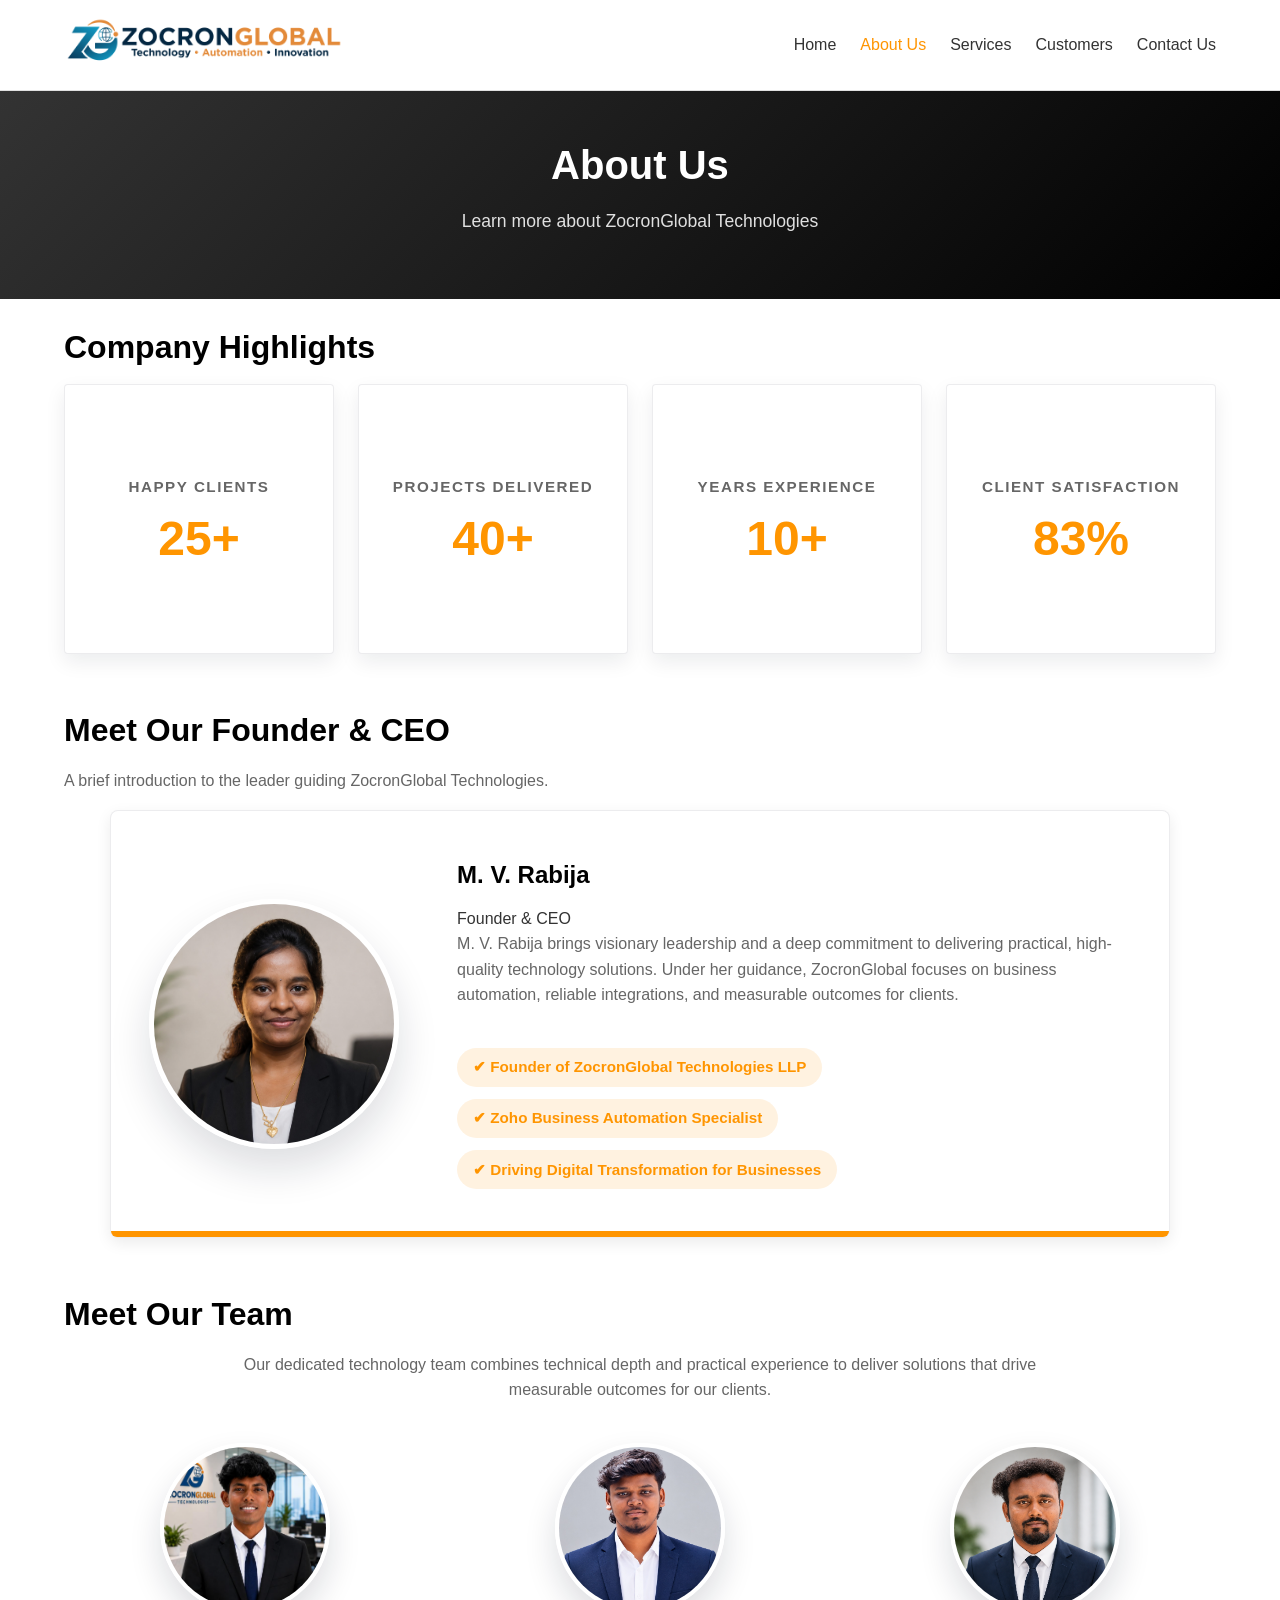
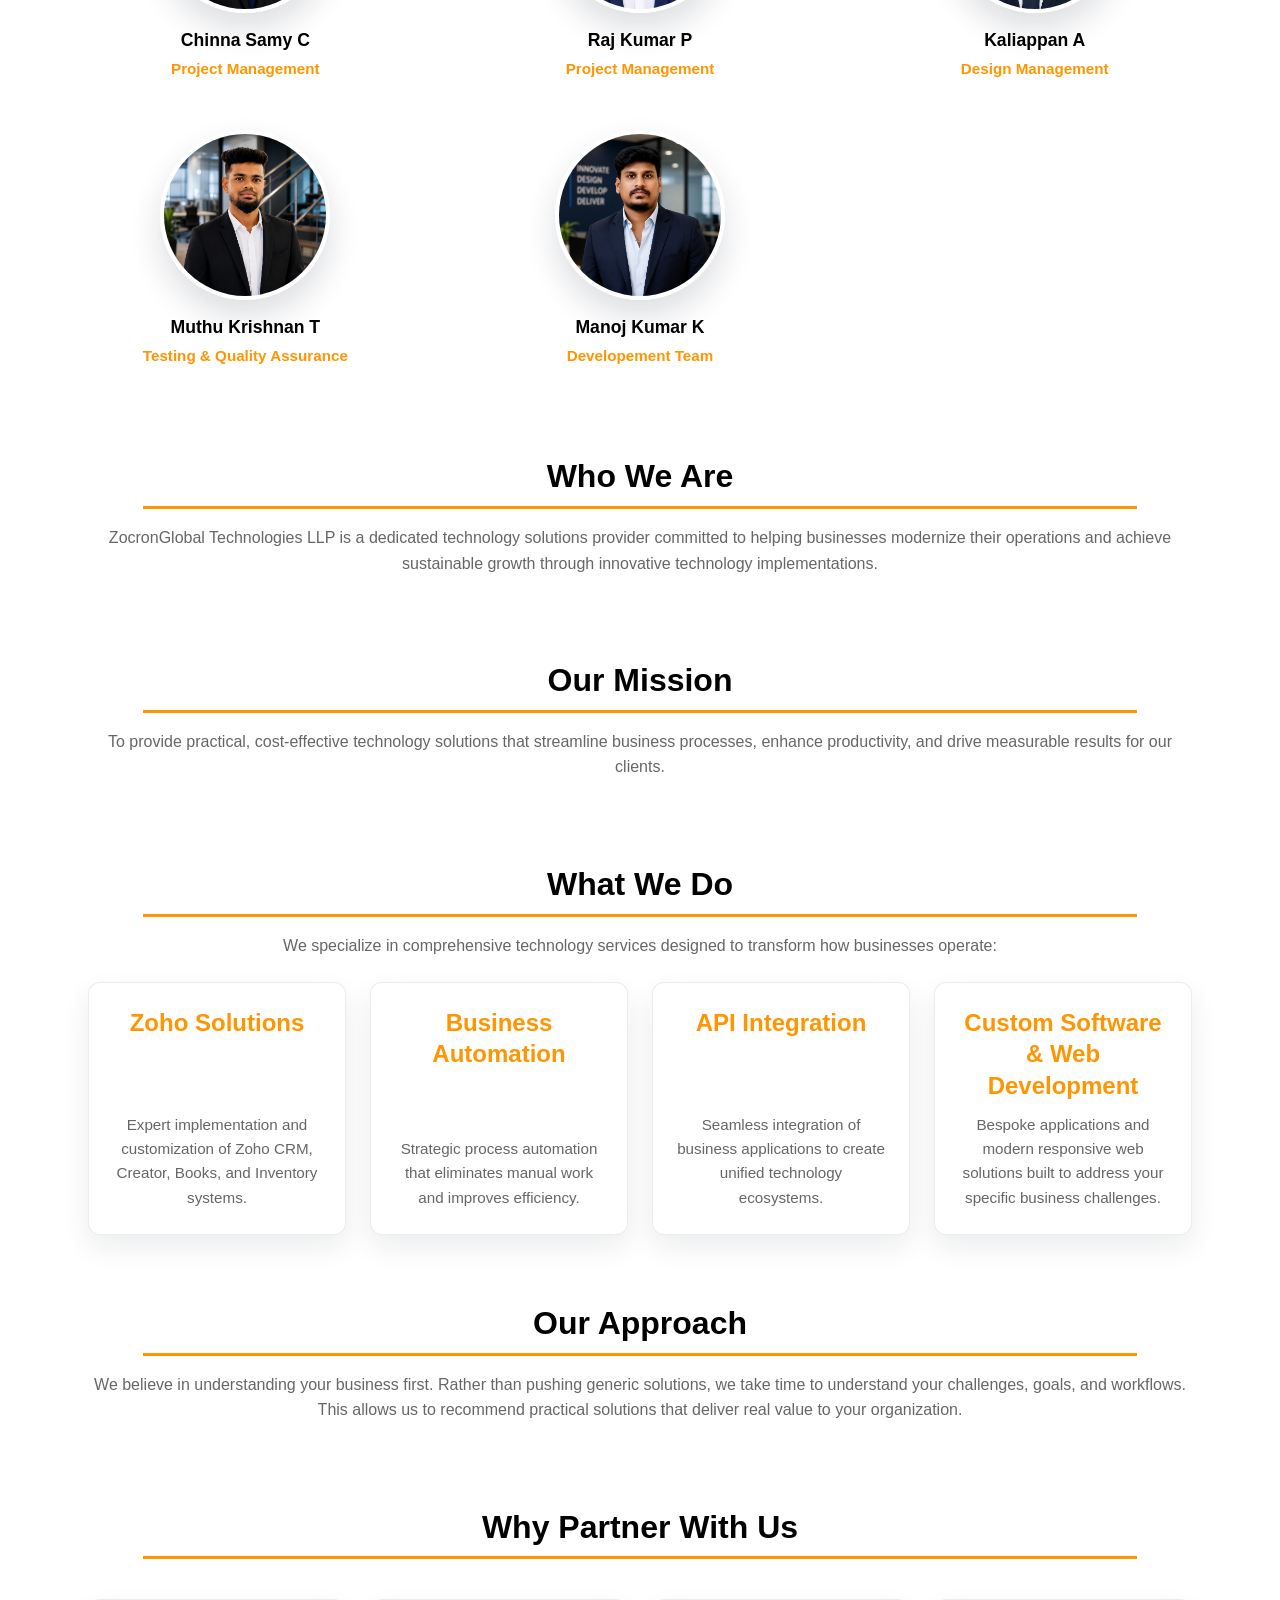
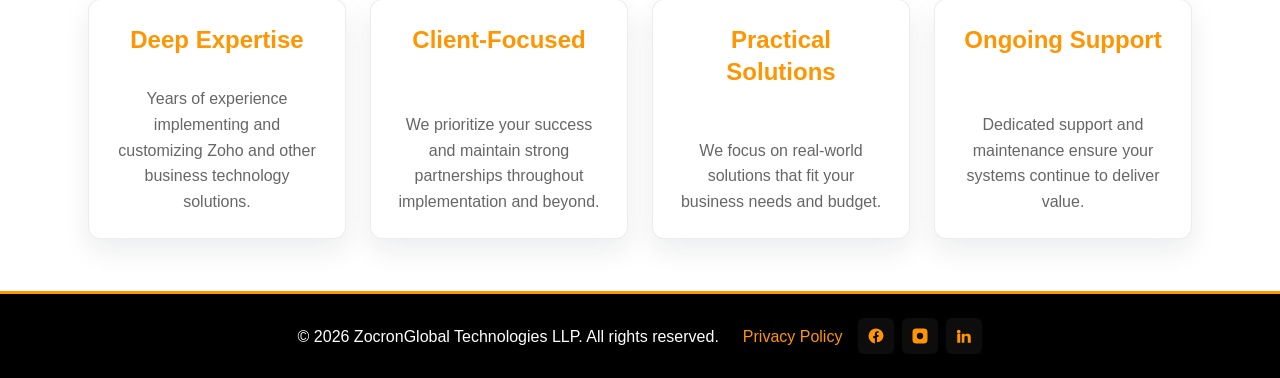
==== commit a87edea4: "Update website home, services, contact and related assets" ====
--- a/about.html
+++ b/about.html
@@ -6,8 +6,10 @@
     <title>About Us - ZocronGlobal Technologies</title>
     <link rel="icon" type="image/png" href="images/favicon.png">
     <link rel="stylesheet" href="css/style.css">
+    <link rel="stylesheet" href="css/components.css">
+    <link href="https://unpkg.com/aos@3.0.0-beta.6/dist/aos.css" rel="stylesheet">
 </head>
-<body>
+<body class="about-page">
     <!-- Header Navigation -->
     <header class="header">
         <div class="container">
@@ -27,59 +29,165 @@
     </header>
 
     <!-- Page Header -->
-    <section class="page-header">
+    <section class="page-header" data-aos="fade-up">
         <div class="container">
             <h1>About Us</h1>
             <p>Learn more about ZocronGlobal Technologies</p>
         </div>
     </section>
 
+    <!-- Company Highlights -->
+    <section class="stats-section" data-aos="fade-up">
+        <div class="container">
+            <div data-aos="fade-up">
+                <h2>Company Highlights</h2>
+            </div>
+            <div class="services-grid stats-grid" data-aos="fade-up">
+                <div class="stat-card text-center" data-aos="fade-up" data-aos-delay="50">
+                    <div class="stat-title">Happy Clients</div>
+                    <div class="stat-value"><span class="counter" data-target="25">0</span>+</div>
+                </div>
+                <div class="stat-card text-center" data-aos="fade-up" data-aos-delay="100">
+                    <div class="stat-title">Projects Delivered</div>
+                    <div class="stat-value"><span class="counter" data-target="40">0</span>+</div>
+                </div>
+                <div class="stat-card text-center" data-aos="fade-up" data-aos-delay="150">
+                    <div class="stat-title">Years Experience</div>
+                    <div class="stat-value"><span class="counter" data-target="10">0</span>+</div>
+                </div>
+                <div class="stat-card text-center" data-aos="fade-up" data-aos-delay="200">
+                    <div class="stat-title">Client Satisfaction</div>
+                    <div class="stat-value"><span class="counter" data-target="100">0</span>%</div>
+                </div>
+            </div>
+        </div>
+    </section>
+
+    <!-- Meet Our Founder & CEO -->
+    <section class="leadership-section" data-aos="fade-up">
+        <div class="container">
+            <div data-aos="fade-up">
+                <h2>Meet Our Founder &amp; CEO</h2>
+                <p class="text-muted">A brief introduction to the leader guiding ZocronGlobal Technologies.</p>
+            </div>
+            <div class="services-grid leadership-grid" data-aos="fade-up">
+                <div class="testimonial-card founder-card" data-aos="fade-up" data-aos-delay="50">
+                    <div class="founder-card-inner">
+                        <div class="founder-photo-frame">
+                            <img src="images/founder-rabija.png" alt="M. V. Rabija" loading="lazy" class="founder-photo">
+                        </div>
+                        <div class="founder-content">
+                            <div>
+                                <h3>M. V. Rabija</h3>
+                                <div class="testimonial-role">Founder &amp; CEO</div>
+                                <p class="text-muted">M. V. Rabija brings visionary leadership and a deep commitment to delivering practical, high-quality technology solutions. Under her guidance, ZocronGlobal focuses on business automation, reliable integrations, and measurable outcomes for clients.</p>
+                            </div>
+                            <div class="founder-badges">
+                                <span class="founder-badge">✔ Founder of ZocronGlobal Technologies LLP</span>
+                                <span class="founder-badge">✔ Zoho Business Automation Specialist</span>
+                                <span class="founder-badge">✔ Driving Digital Transformation for Businesses</span>
+                            </div>
+                        </div>
+                    </div>
+                </div>
+            </div>
+        </div>
+    </section>
+
+    <!-- Meet Our Team -->
+    <section class="team-section" data-aos="fade-up">
+        <div class="container">
+            <div data-aos="fade-up">
+                <h2>Meet Our Team</h2>
+                <p class="team-description text-muted">Our dedicated technology team combines technical depth and practical experience to deliver solutions that drive measurable outcomes for our clients.</p>
+            </div>
+            <div class="team-grid" data-aos="fade-up" data-aos-delay="50">
+                <div class="team-member">
+                    <img src="images/team/person1.png" alt="Person Name" loading="lazy">
+                    <h3>Chinna Samy C</h3>
+                    <p class="team-role">Project Management</p>
+                </div>
+                <div class="team-member">
+                    <img src="images/team/person2.jpeg" alt="Person Name" loading="lazy">
+                    <h3>Raj Kumar P</h3>
+                    <p class="team-role">Project Management
+                </div>
+                <div class="team-member">
+                    <img src="images/team/person3.png" alt="Person Name" loading="lazy">
+                    <h3>Kaliappan A</h3>
+                    <p class="team-role">Design Management
+                </div>
+                <div class="team-member">
+                    <img src="images/team/person4.png" alt="Person Name" loading="lazy">
+                    <h3>Muthu Krishnan T</h3>
+                    <p class="team-role">Testing & Quality Assurance</p>
+                </div>
+                <div class="team-member">
+                    <img src="images/team/person5.png" alt="Person Name" loading="lazy">
+                    <h3>Manoj Kumar K</h3>
+                    <p class="team-role">Developement Team</p>
+                </div>
+            </div>
+        </div>
+    </section>
+
     <!-- About Content -->
-    <section class="about-content">
-        <div class="container">
-            <div class="about-section">
+    <section class="about-content" data-aos="fade-up">
+        <div class="container">
+            <div class="about-section feature" data-aos="fade-up" data-aos-delay="50">
                 <h2>Who We Are</h2>
                 <p>ZocronGlobal Technologies LLP is a dedicated technology solutions provider committed to helping businesses modernize their operations and achieve sustainable growth through innovative technology implementations.</p>
             </div>
 
-            <div class="about-section">
+            <div class="about-section feature" data-aos="fade-up" data-aos-delay="100">
                 <h2>Our Mission</h2>
                 <p>To provide practical, cost-effective technology solutions that streamline business processes, enhance productivity, and drive measurable results for our clients.</p>
             </div>
 
-            <div class="about-section">
+            <div class="about-section feature" data-aos="fade-up" data-aos-delay="150">
                 <h2>What We Do</h2>
                 <p>We specialize in comprehensive technology services designed to transform how businesses operate:</p>
-                <ul class="about-list">
-                    <li><strong>Zoho Solutions:</strong> Expert implementation and customization of Zoho CRM, Creator, Books, and Inventory systems.</li>
-                    <li><strong>Business Automation:</strong> Strategic process automation that eliminates manual work and improves efficiency.</li>
-                    <li><strong>API Integration:</strong> Seamless integration of business applications to create unified technology ecosystems.</li>
-                    <li><strong>Custom Software Development:</strong> Bespoke applications built to address your specific business challenges.</li>
-                    <li><strong>Web Application Development:</strong> Modern, responsive web solutions for your business needs.</li>
-                </ul>
-            </div>
-
-            <div class="about-section">
+                <div class="service-grid">
+                    <div class="service-card">
+                        <h3>Zoho Solutions</h3>
+                        <p>Expert implementation and customization of Zoho CRM, Creator, Books, and Inventory systems.</p>
+                    </div>
+                    <div class="service-card">
+                        <h3>Business Automation</h3>
+                        <p>Strategic process automation that eliminates manual work and improves efficiency.</p>
+                    </div>
+                    <div class="service-card">
+                        <h3>API Integration</h3>
+                        <p>Seamless integration of business applications to create unified technology ecosystems.</p>
+                    </div>
+                    <div class="service-card">
+                        <h3>Custom Software & Web Development</h3>
+                        <p>Bespoke applications and modern responsive web solutions built to address your specific business challenges.</p>
+                    </div>
+                </div>
+            </div>
+
+            <div class="about-section feature" data-aos="fade-up" data-aos-delay="200">
                 <h2>Our Approach</h2>
                 <p>We believe in understanding your business first. Rather than pushing generic solutions, we take time to understand your challenges, goals, and workflows. This allows us to recommend practical solutions that deliver real value to your organization.</p>
             </div>
 
-            <div class="about-section">
+            <div class="about-section feature" data-aos="fade-up" data-aos-delay="250">
                 <h2>Why Partner With Us</h2>
                 <div class="why-list">
-                    <div class="why-item">
+                    <div class="why-item" data-aos="fade-up" data-aos-delay="50">
                         <h3>Deep Expertise</h3>
                         <p>Years of experience implementing and customizing Zoho and other business technology solutions.</p>
                     </div>
-                    <div class="why-item">
+                    <div class="why-item" data-aos="fade-up" data-aos-delay="100">
                         <h3>Client-Focused</h3>
                         <p>We prioritize your success and maintain strong partnerships throughout implementation and beyond.</p>
                     </div>
-                    <div class="why-item">
+                    <div class="why-item" data-aos="fade-up" data-aos-delay="150">
                         <h3>Practical Solutions</h3>
                         <p>We focus on real-world solutions that fit your business needs and budget.</p>
                     </div>
-                    <div class="why-item">
+                    <div class="why-item" data-aos="fade-up" data-aos-delay="200">
                         <h3>Ongoing Support</h3>
                         <p>Dedicated support and maintenance ensure your systems continue to deliver value.</p>
                     </div>
@@ -99,10 +207,10 @@
                         <a href="https://facebook.example.com" class="social-link" target="_blank" rel="noopener noreferrer" aria-label="Facebook">
                             <svg viewBox="0 0 24 24" fill="currentColor" xmlns="http://www.w3.org/2000/svg"><path d="M22 12a10 10 0 10-11.5 9.9v-7h-2.2v-2.9h2.2V9.1c0-2.2 1.3-3.4 3.3-3.4.9 0 1.8.1 1.8.1v2h-1c-1 0-1.3.6-1.3 1.2v1.5h2.3l-.4 2.9h-1.9v7A10 10 0 0022 12z"/></svg>
                         </a>
-                        <a href="https://instagram.example.com" class="social-link" target="_blank" rel="noopener noreferrer" aria-label="Instagram">
+                        <a href="https://www.instagram.com/zocronglobal/" class="social-link" target="_blank" rel="noopener noreferrer" aria-label="Instagram">
                             <svg viewBox="0 0 24 24" fill="currentColor" xmlns="http://www.w3.org/2000/svg"><path d="M7 2h10a5 5 0 015 5v10a5 5 0 01-5 5H7a5 5 0 01-5-5V7a5 5 0 015-5zm5 5.8a4.2 4.2 0 100 8.4 4.2 4.2 0 000-8.4zm5.2-.9a1.2 1.2 0 11-2.4 0 1.2 1.2 0 012.4 0z"/></svg>
                         </a>
-                        <a href="https://linkedin.example.com" class="social-link" target="_blank" rel="noopener noreferrer" aria-label="LinkedIn">
+                        <a href="https://www.linkedin.com/company/zocronglobal-technologies/" class="social-link" target="_blank" rel="noopener noreferrer" aria-label="LinkedIn">
                             <svg viewBox="0 0 24 24" fill="currentColor" xmlns="http://www.w3.org/2000/svg"><path d="M4.98 3.5a2.5 2.5 0 11.001 5.001A2.5 2.5 0 014.98 3.5zM3 9h4v12H3zM9 9h3.8v1.7h.1c.5-.9 1.7-1.8 3.5-1.8C20.6 8.9 21 11 21 14.2V21H17v-6.1c0-1.5-.1-3.4-2.1-3.4-2.1 0-2.4 1.6-2.4 3.3V21H9V9z"/></svg>
                         </a>
                     </div>
@@ -110,5 +218,7 @@
             </div>
         </div>
     </footer>
+    <script src="https://unpkg.com/aos@3.0.0-beta.6/dist/aos.js"></script>
+    <script src="js/customers.js"></script>
 </body>
 </html>
--- a/css/style.css
+++ b/css/style.css
@@ -21,6 +21,7 @@
     --spacing-md: 1rem;
     --spacing-lg: 1.5rem;
     --spacing-xl: 2rem;
+    --shadow-lg: 0 24px 60px rgba(15, 23, 42, 0.18);
 }
 
 html {
@@ -35,7 +36,7 @@
 }
 
 .container {
-    max-width: 1800px;
+    max-width: 1500px;
     margin: 0 auto;
     padding: 0 var(--spacing-md);
 }
@@ -400,155 +401,363 @@
    =========================== */
 
 .about-content {
-    padding: var(--spacing-xl) var(--spacing-md);
-    max-width: 900px;
+    padding: 0;
     margin: 0 auto;
 }
 
+.about-content .container {
+    max-width: 1100px;
+    width: 100%;
+    margin: 0 auto;
+    padding: 0 24px;
+}
+
 .about-section {
-    margin-bottom: var(--spacing-xl);
+    margin-bottom: 4rem;
 }
 
 .about-section h2 {
     color: var(--color-black);
     margin-bottom: var(--spacing-md);
+    padding-bottom: 0.5rem;
+    display: inline-block;
+    width: 90%;
+    max-width: 90%;
     border-bottom: 3px solid var(--color-orange);
-    padding-bottom: var(--spacing-md);
-}
-
-.about-list {
-    list-style: none;
-    margin-left: 0;
-}
-
-.about-list li {
-    padding: 0.5rem 0;
-    padding-left: 1.5rem;
-    position: relative;
-}
-
-.about-list li:before {
-    content: "▸";
-    color: var(--color-orange);
-    position: absolute;
-    left: 0;
-}
-
+}
+
+.about-section p {
+    margin-bottom: var(--spacing-md);
+}
+
+.service-grid,
 .why-list {
     display: grid;
-    grid-template-columns: repeat(auto-fit, minmax(200px, 1fr));
-    gap: var(--spacing-lg);
-    margin-top: var(--spacing-lg);
-}
-
+    grid-template-columns: repeat(auto-fit, minmax(240px, 1fr));
+    gap: 24px;
+    margin-top: 24px;
+}
+
+.service-card,
 .why-item {
-    background-color: var(--color-light-gray);
+    background-color: var(--color-white);
+    border: 1px solid rgba(15, 23, 42, 0.08);
+    border-radius: 12px;
+    box-shadow: 0 12px 28px rgba(15, 23, 42, 0.08);
     padding: var(--spacing-lg);
-    border-radius: 8px;
-}
-
+    display: flex;
+    flex-direction: column;
+    justify-content: space-between;
+}
+
+.service-card h3,
 .why-item h3 {
     color: var(--color-orange);
-}
-
+    margin-bottom: 0.75rem;
+}
+
+.service-card p,
 .why-item p {
+    margin: 0;
+    color: var(--color-medium-gray);
+}
+
+.why-item {
+    min-height: 240px;
+}
+
+.team-description,
+.about-content .container {
+    max-width: 1100px;
+}
+
+@media (max-width: 767px) {
+    .about-section {
+        margin-bottom: 3rem;
+    }
+
+    .about-section h2 {
+        width: 100%;
+        max-width: 100%;
+    }
+
+    .about-content .container,
+    .team-description {
+        padding: 0 16px;
+    }
+}
+
+
+/* ===========================
+   Contact Page
+   =========================== */
+
+.contact-page .header {
+    padding: 1rem 0;
+    border-bottom: 1px solid rgba(15, 23, 42, 0.08);
+    background-color: rgba(255, 255, 255, 0.97);
+}
+
+.contact-page .nav-link.active,
+.contact-page .nav-link:hover {
+    color: var(--color-orange);
+}
+
+.contact-page .contact-hero {
+    background: linear-gradient(135deg, #06111f 0%, #10253d 100%);
+    padding: 4.5rem 0 3.5rem;
+    text-align: center;
+}
+
+.contact-page .contact-eyebrow {
+    display: inline-flex;
+    align-items: center;
+    justify-content: center;
+    padding: 0.45rem 0.8rem;
+    border-radius: 999px;
+    background: rgba(255, 149, 0, 0.14);
+    color: #ffb04f;
+    font-size: 0.8rem;
+    font-weight: 700;
+    letter-spacing: 0.14em;
+    text-transform: uppercase;
+    margin-bottom: 1rem;
+}
+
+.contact-page .contact-hero h1 {
+    color: var(--color-white);
+    font-size: clamp(2.2rem, 3.2vw, 2.9rem);
+    margin-bottom: 0.8rem;
+}
+
+.contact-page .contact-hero p {
+    color: rgba(255, 255, 255, 0.82);
     margin-bottom: 0;
-}
-
-/* ===========================
-   Contact Section
-   =========================== */
-
-.contact-section {
-    padding: var(--spacing-xl) var(--spacing-md);
-}
-
-.contact-wrapper {
+    font-size: 1.05rem;
+}
+
+.contact-page .contact-section {
+    padding: 4.5rem 0 2.5rem;
+}
+
+.contact-page .contact-wrapper {
     display: grid;
-    grid-template-columns: 1fr 1fr;
-    gap: var(--spacing-xl);
-    max-width: 1000px;
+    grid-template-columns: 0.95fr 1.05fr;
+    gap: 1.5rem;
+    max-width: 1150px;
     margin: 0 auto;
-}
-
-.contact-info h2 {
-    margin-bottom: var(--spacing-lg);
-}
-
-.info-item {
-    margin-bottom: var(--spacing-lg);
-}
-
-.info-item h4 {
-    color: var(--color-orange);
-    margin-bottom: var(--spacing-sm);
-}
-
-.info-item p {
+    align-items: start;
+}
+
+.contact-page .contact-info {
+    display: flex;
+    flex-direction: column;
+    gap: 1rem;
+}
+
+.contact-page .contact-intro-block {
+    margin-bottom: 0.5rem;
+}
+
+.contact-page .contact-intro-block h2 {
+    margin-bottom: 0.65rem;
+    font-size: clamp(1.6rem, 2.2vw, 1.95rem);
+}
+
+.contact-page .contact-intro-block p {
     margin-bottom: 0;
     color: var(--color-medium-gray);
-}
-
-/* ===========================
-   Contact Form
-   =========================== */
-
-.contact-form-wrapper {
-    /* background-color: var(--color-light-gray); */
-    /* padding: var(--spacing-lg); */
-    /* border-radius: 8px; */
-}
-
-.contact-form {
+    line-height: 1.8;
+}
+
+.contact-page .contact-card {
     display: flex;
-    flex-direction: column;
-    gap: var(--spacing-md);
-}
-
-.form-group {
+    gap: 0.9rem;
+    padding: 1.2rem 1.2rem;
+    background: var(--color-white);
+    border: 1px solid rgba(15, 23, 42, 0.08);
+    border-radius: 16px;
+    box-shadow: 0 12px 28px rgba(15, 23, 42, 0.06);
+}
+
+.contact-page .contact-card-icon {
+    width: 44px;
+    height: 44px;
+    display: inline-flex;
+    align-items: center;
+    justify-content: center;
+    border-radius: 12px;
+    background: rgba(255, 149, 0, 0.12);
+    color: var(--color-orange);
+    font-size: 1.15rem;
+    flex-shrink: 0;
+}
+
+.contact-page .contact-card h3 {
+    margin-bottom: 0.25rem;
+    color: var(--color-black);
+    font-size: 1rem;
+}
+
+.contact-page .contact-card a,
+.contact-page .contact-card p {
+    margin-bottom: 0;
+    color: var(--color-medium-gray);
+    line-height: 1.7;
+}
+
+.contact-page .contact-card a:hover {
+    color: var(--color-orange);
+}
+
+.contact-page .contact-form-wrapper {
     display: flex;
-    flex-direction: column;
-}
-
-.form-group label {
-    font-weight: 600;
-    margin-bottom: var(--spacing-sm);
+    justify-content: center;
+}
+
+.contact-page .contact-form-card {
+    width: 100%;
+    background: var(--color-white);
+    border: 1px solid rgba(15, 23, 42, 0.08);
+    border-radius: 20px;
+    padding: 0.95rem;
+    box-shadow: 0 16px 36px rgba(15, 23, 42, 0.08);
+    overflow: hidden;
+}
+
+.contact-page .contact-form-card h3 {
+    margin-bottom: 0.6rem;
     color: var(--color-black);
-}
-
-.form-group input,
-.form-group textarea {
-    padding: 0.75rem;
-    border: 1px solid #ddd;
-    border-radius: 4px;
-    font-family: var(--font-primary);
-    font-size: 1rem;
-    transition: border-color 0.3s ease;
-}
-
-.form-group input:focus,
-.form-group textarea:focus {
-    outline: none;
-    border-color: var(--color-orange);
-    box-shadow: 0 0 5px rgba(255, 149, 0, 0.3);
-}
-
-.form-group textarea {
-    resize: vertical;
-}
-
-.contact-form .btn {
-    margin-top: var(--spacing-md);
-}
-
-/* Contact iframe (simple, let embed control its layout) */
-.contact-form-wrapper iframe,
-.contact-form-wrapper .contact-iframe,
-.contact-form-wrapper iframe { 
+    font-size: 1.2rem;
+}
+
+.contact-page .contact-form-card iframe {
     width: 100%;
-    height: 500px;
+    height: 580px;
     border: 0;
     display: block;
+    overflow: hidden;
+}
+
+.contact-page .contact-whatsapp {
+    padding: 0 0 2.5rem;
+}
+
+.contact-page .contact-whatsapp-box {
+    max-width: 1150px;
+    margin: 0 auto;
+    background: #f8fafc;
+    border: 1px solid rgba(15, 23, 42, 0.08);
+    border-radius: 18px;
+    padding: 1.25rem 1.4rem;
+    display: flex;
+    align-items: center;
+    justify-content: space-between;
+    gap: 1rem;
+}
+
+.contact-page .contact-whatsapp-box h3 {
+    margin-bottom: 0.2rem;
+    color: var(--color-black);
+}
+
+.contact-page .contact-whatsapp-box p {
+    margin-bottom: 0;
+    color: var(--color-medium-gray);
+}
+
+.contact-page .contact-whatsapp-btn {
+    display: inline-flex;
+    align-items: center;
+    justify-content: center;
+    padding: 0.8rem 1.15rem;
+    background-color: #25d366;
+    color: var(--color-white);
+    border-radius: 999px;
+    font-weight: 600;
+    transition: transform 0.2s ease, background-color 0.2s ease;
+}
+
+.contact-page .contact-whatsapp-btn:hover {
+    color: var(--color-white);
+    background-color: #1fb857;
+    transform: translateY(-2px);
+}
+
+.contact-page .contact-map {
+    padding: 0 0 4rem;
+}
+
+.contact-page .contact-map-heading {
+    max-width: 1150px;
+    margin: 0 auto 1rem;
+}
+
+.contact-page .contact-map-heading h3 {
+    margin-bottom: 0.35rem;
+    color: var(--color-black);
+}
+
+.contact-page .contact-map-heading p {
+    margin-bottom: 0;
+    color: var(--color-medium-gray);
+}
+
+.contact-page .contact-map-frame {
+    max-width: 1150px;
+    margin: 0 auto;
+    border-radius: 20px;
+    overflow: hidden;
+    border: 1px solid rgba(15, 23, 42, 0.08);
+    box-shadow: 0 16px 36px rgba(15, 23, 42, 0.08);
+}
+
+.contact-page .contact-map-frame iframe {
+    width: 100%;
+    height: 320px;
+    border: 0;
+    display: block;
+}
+
+.contact-page .footer {
+    padding: 2rem 0 2.5rem;
+    background-color: #000000;
+    border-top: 1px solid rgba(15, 23, 42, 0.06);
+}
+
+@media (max-width: 992px) {
+    .contact-page .contact-wrapper {
+        grid-template-columns: 1fr;
+    }
+
+    .contact-page .contact-whatsapp-box {
+        flex-direction: column;
+        align-items: flex-start;
+    }
+}
+
+@media (max-width: 768px) {
+    .contact-page .contact-hero {
+        padding: 3.75rem 0 3rem;
+    }
+
+    .contact-page .contact-section {
+        padding: 3.5rem 0 2rem;
+    }
+
+    .contact-page .contact-card {
+        padding: 1rem;
+    }
+}
+
+@media (max-width: 480px) {
+    .contact-page .contact-whatsapp-box {
+        padding: 1rem;
+    }
+
+    .contact-page .contact-map-frame iframe {
+        height: 260px;
+    }
 }
 
 /* ===========================
@@ -774,8 +983,832 @@
 .social-link:hover { transform: translateY(-3px); background: rgba(255,255,255,0.12); }
 
 /* ===========================
+   Home Page Enhancements
+   =========================== */
+
+.home-page .header {
+    padding: 1rem 0;
+    border-bottom: 1px solid rgba(15, 23, 42, 0.08);
+    background-color: rgba(255, 255, 255, 0.96);
+    backdrop-filter: blur(8px);
+}
+
+.home-page .nav-link.active,
+.home-page .nav-link:hover {
+    color: var(--color-orange);
+}
+
+.home-page .home-hero {
+    background: linear-gradient(135deg, #07111f 0%, #0f213a 60%, #142d4a 100%);
+    padding: 5rem 0 4rem;
+    position: relative;
+    overflow: hidden;
+}
+
+.home-page .home-hero::before {
+    content: "";
+    position: absolute;
+    inset: auto -8% -20% auto;
+    width: 320px;
+    height: 320px;
+    border-radius: 50%;
+    background: radial-gradient(circle, rgba(255, 149, 0, 0.18) 0%, rgba(255, 149, 0, 0) 70%);
+    pointer-events: none;
+}
+
+.home-page .home-hero-layout {
+    display: grid;
+    grid-template-columns: 1.1fr 0.9fr;
+    gap: 2.5rem;
+    align-items: center;
+}
+
+.home-page .home-hero-content {
+    max-width: 620px;
+}
+
+.home-page .home-eyebrow {
+    display: inline-flex;
+    align-items: center;
+    gap: 0.45rem;
+    padding: 0.45rem 0.8rem;
+    border-radius: 999px;
+    background: rgba(255, 149, 0, 0.14);
+    color: #ffb04f;
+    font-size: 0.8rem;
+    font-weight: 700;
+    letter-spacing: 0.14em;
+    text-transform: uppercase;
+    margin-bottom: 1rem;
+}
+
+.home-page .hero-headline {
+    font-size: clamp(2.2rem, 3.6vw, 3.45rem);
+    line-height: 1.08;
+    color: var(--color-white);
+    margin-bottom: 1rem;
+}
+
+.home-page .hero-subheadline {
+    font-size: 1.06rem;
+    line-height: 1.8;
+    color: rgba(255, 255, 255, 0.8);
+    margin-bottom: 2rem;
+    max-width: 600px;
+}
+
+.home-page .home-hero-buttons {
+    justify-content: flex-start;
+}
+
+.home-page .home-hero-visual {
+    display: flex;
+    justify-content: center;
+}
+
+.home-page .home-visual-card {
+    width: min(100%, 430px);
+    background: rgba(255, 255, 255, 0.08);
+    border: 1px solid rgba(255, 255, 255, 0.16);
+    border-radius: 24px;
+    padding: 1.25rem;
+    box-shadow: 0 25px 55px rgba(4, 10, 20, 0.28);
+}
+
+.home-page .home-visual-top {
+    display: flex;
+    justify-content: space-between;
+    align-items: center;
+    color: var(--color-white);
+    font-size: 0.95rem;
+    font-weight: 600;
+    margin-bottom: 1rem;
+}
+
+.home-page .home-visual-pill {
+    padding: 0.3rem 0.65rem;
+    background: rgba(255, 149, 0, 0.2);
+    color: #ffb04f;
+    border-radius: 999px;
+    font-size: 0.8rem;
+}
+
+.home-page .home-visual-panel {
+    display: flex;
+    gap: 0.9rem;
+    padding: 0.75rem;
+    background: rgba(255, 255, 255, 0.08);
+    border-radius: 18px;
+}
+
+.home-page .home-visual-sidebar {
+    display: flex;
+    flex-direction: column;
+    gap: 0.45rem;
+    padding-top: 0.2rem;
+}
+
+.home-page .home-visual-dot {
+    width: 10px;
+    height: 10px;
+    border-radius: 50%;
+    background: rgba(255, 255, 255, 0.55);
+}
+
+.home-page .home-visual-main {
+    flex: 1;
+    display: grid;
+    gap: 0.8rem;
+}
+
+.home-page .home-visual-chart {
+    min-height: 120px;
+    border-radius: 16px;
+    background: linear-gradient(135deg, rgba(255, 149, 0, 0.8), rgba(255, 149, 0, 0.2));
+    position: relative;
+    overflow: hidden;
+}
+
+.home-page .home-visual-chart::before,
+.home-page .home-visual-chart::after {
+    content: "";
+    position: absolute;
+    border-radius: 999px;
+    border: 2px solid rgba(255, 255, 255, 0.45);
+}
+
+.home-page .home-visual-chart::before {
+    width: 170px;
+    height: 170px;
+    left: -10px;
+    top: -20px;
+}
+
+.home-page .home-visual-chart::after {
+    width: 100px;
+    height: 100px;
+    right: 10px;
+    bottom: -20px;
+}
+
+.home-page .home-visual-row {
+    display: grid;
+    grid-template-columns: 1.2fr 0.8fr;
+    gap: 0.75rem;
+}
+
+.home-page .home-visual-box {
+    min-height: 54px;
+    border-radius: 12px;
+    background: rgba(255, 255, 255, 0.16);
+    border: 1px solid rgba(255, 255, 255, 0.16);
+}
+
+.home-page .home-visual-box-accent {
+    background: rgba(255, 149, 0, 0.26);
+}
+
+.home-page .home-visual-box-small {
+    min-height: 42px;
+}
+
+.home-page .home-trusted,
+.home-page .home-about,
+.home-page .home-services,
+.home-page .home-process,
+.home-page .home-why,
+.home-page .home-stats,
+.home-page .home-cta {
+    padding: 5rem 0;
+}
+
+.home-page .home-trusted {
+    background: linear-gradient(180deg, #f8fafc 0%, #ffffff 100%);
+}
+
+.home-page .home-section-heading {
+    text-align: center;
+    max-width: 760px;
+    margin: 0 auto 2.25rem;
+}
+
+.home-page .home-section-heading h2 {
+    margin-bottom: 0.65rem;
+    color: var(--color-black);
+    font-size: clamp(1.7rem, 2.3vw, 2.2rem);
+}
+
+.home-page .home-section-heading p {
+    margin-bottom: 0;
+    color: var(--color-medium-gray);
+    font-size: 1rem;
+}
+
+.home-page .home-logos {
+    display: grid;
+    grid-template-columns: repeat(5, minmax(0, 1fr));
+    gap: 1rem;
+}
+
+.home-page .home-logo-card {
+    display: flex;
+    justify-content: center;
+    align-items: center;
+    min-height: 94px;
+    border: 1px solid rgba(15, 23, 42, 0.08);
+    border-radius: 16px;
+    background-color: var(--color-white);
+    box-shadow: 0 12px 28px rgba(15, 23, 42, 0.06);
+    padding: 1rem;
+}
+
+.home-page .home-logo-card img {
+    max-width: 100%;
+    max-height: 72px;
+    object-fit: contain;
+    display: block;
+}
+
+.home-page .home-about-grid {
+    display: grid;
+    grid-template-columns: 1.05fr 0.95fr;
+    gap: 2.5rem;
+    align-items: center;
+}
+
+.home-page .home-about-media img {
+    width: 100%;
+    display: block;
+    border-radius: 24px;
+    box-shadow: 0 24px 60px rgba(15, 23, 42, 0.13);
+}
+
+.home-page .home-about-content h2 {
+    margin-bottom: 0.9rem;
+    font-size: clamp(1.7rem, 2.2vw, 2.15rem);
+}
+
+.home-page .home-about-content p {
+    margin-bottom: 1.2rem;
+    color: var(--color-medium-gray);
+}
+
+.home-page .home-highlights {
+    list-style: none;
+    padding: 0;
+    margin: 0 0 1.5rem;
+    display: grid;
+    grid-template-columns: repeat(2, minmax(0, 1fr));
+    gap: 0.75rem;
+}
+
+.home-page .home-highlights li {
+    margin-bottom: 0;
+    display: flex;
+    align-items: center;
+    gap: 0.5rem;
+    padding: 0.7rem 0.9rem;
+    border-radius: 999px;
+    background: rgba(255, 149, 0, 0.1);
+    color: var(--color-dark-gray);
+    font-weight: 600;
+}
+
+.home-page .home-highlights li::before {
+    content: "✓";
+    color: var(--color-orange);
+    font-weight: 700;
+}
+
+.home-page .home-services-grid {
+    display: grid;
+    grid-template-columns: repeat(4, minmax(0, 1fr));
+    gap: 1.25rem;
+}
+
+.home-page .home-service-card,
+.home-page .home-why-card {
+    background-color: var(--color-white);
+    border: 1px solid rgba(15, 23, 42, 0.08);
+    border-radius: 18px;
+    padding: 1.4rem;
+    box-shadow: 0 12px 30px rgba(15, 23, 42, 0.06);
+    transition: transform 0.3s ease, box-shadow 0.3s ease, border-color 0.3s ease;
+}
+
+.home-page .home-service-card:hover,
+.home-page .home-why-card:hover {
+    transform: translateY(-6px);
+    box-shadow: 0 18px 40px rgba(15, 23, 42, 0.12);
+    border-color: rgba(255, 149, 0, 0.35);
+}
+
+.home-page .home-service-icon {
+    width: 48px;
+    height: 48px;
+    display: inline-flex;
+    align-items: center;
+    justify-content: center;
+    border-radius: 12px;
+    background: rgba(255, 149, 0, 0.12);
+    color: var(--color-orange);
+    margin-bottom: 0.9rem;
+}
+
+.home-page .home-service-icon svg {
+    width: 22px;
+    height: 22px;
+}
+
+.home-page .home-service-card h3,
+.home-page .home-why-card h3,
+.home-page .home-process-step h3 {
+    margin-bottom: 0.6rem;
+    color: var(--color-black);
+}
+
+.home-page .home-service-card p,
+.home-page .home-why-card p,
+.home-page .home-process-step p {
+    margin-bottom: 0.95rem;
+    color: var(--color-medium-gray);
+}
+
+.home-page .home-service-card a {
+    color: var(--color-orange);
+    font-weight: 600;
+}
+
+.home-page .home-process-grid {
+    display: grid;
+    grid-template-columns: repeat(4, minmax(0, 1fr));
+    gap: 1rem;
+}
+
+.home-page .home-process-step {
+    position: relative;
+    background-color: var(--color-white);
+    border: 1px solid rgba(15, 23, 42, 0.08);
+    border-radius: 18px;
+    padding: 1.35rem;
+    box-shadow: 0 10px 24px rgba(15, 23, 42, 0.06);
+}
+
+.home-page .home-process-step:not(:last-child)::after {
+    content: "→";
+    position: absolute;
+    right: -0.8rem;
+    top: 50%;
+    transform: translateY(-50%);
+    color: var(--color-orange);
+    font-weight: 700;
+    font-size: 1.2rem;
+}
+
+.home-page .home-step-number {
+    font-size: 1.2rem;
+    font-weight: 700;
+    color: var(--color-orange);
+    margin-bottom: 0.65rem;
+    letter-spacing: 0.08em;
+}
+
+.home-page .home-why-grid {
+    display: grid;
+    grid-template-columns: repeat(4, minmax(0, 1fr));
+    gap: 1.25rem;
+}
+
+.home-page .home-stats-strip {
+    display: grid;
+    grid-template-columns: repeat(4, minmax(0, 1fr));
+    gap: 1rem;
+    background-color: var(--color-white);
+    border: 1px solid rgba(15, 23, 42, 0.08);
+    border-radius: 20px;
+    padding: 1.4rem 1rem;
+    box-shadow: 0 18px 40px rgba(15, 23, 42, 0.06);
+}
+
+.home-page .home-stat {
+    text-align: center;
+}
+
+.home-page .home-stat strong {
+    display: block;
+    font-size: clamp(1.7rem, 2.6vw, 2.3rem);
+    color: var(--color-orange);
+    margin-bottom: 0.35rem;
+}
+
+.home-page .home-stat span {
+    color: var(--color-dark-gray);
+    font-weight: 600;
+}
+
+.home-page .home-cta-box {
+    background: linear-gradient(135deg, var(--color-orange) 0%, #ff7c00 100%);
+    border-radius: 24px;
+    padding: 3rem 2rem;
+    text-align: center;
+    color: var(--color-white);
+    box-shadow: 0 20px 50px rgba(255, 149, 0, 0.2);
+}
+
+.home-page .home-cta-box h2 {
+    color: var(--color-white);
+    margin-bottom: 0.75rem;
+    font-size: clamp(1.7rem, 2.4vw, 2.25rem);
+}
+
+.home-page .home-cta-box p {
+    color: rgba(255, 255, 255, 0.92);
+    max-width: 640px;
+    margin: 0 auto 1.5rem;
+}
+
+.home-page .footer {
+    padding: 2rem 0 2.5rem;
+    background-color: #000000;
+    border-top: 1px solid rgba(15, 23, 42, 0.06);
+}
+
+/* ===========================
+   Services Page Enhancements
+   =========================== */
+
+.services-page .header {
+    padding: 1rem 0;
+    border-bottom: 1px solid rgba(15, 23, 42, 0.08);
+    background-color: rgba(255, 255, 255, 0.97);
+}
+
+.services-page .nav-link.active,
+.services-page .nav-link:hover {
+    color: var(--color-orange);
+}
+
+.services-page .services-hero {
+    background: linear-gradient(135deg, #07101d 0%, #12233a 100%);
+    padding: 5rem 0 4rem;
+    text-align: center;
+}
+
+.services-page .services-hero-content {
+    max-width: 760px;
+    margin: 0 auto;
+}
+
+.services-page .services-eyebrow {
+    display: inline-flex;
+    align-items: center;
+    justify-content: center;
+    padding: 0.45rem 0.8rem;
+    border-radius: 999px;
+    background: rgba(255, 149, 0, 0.14);
+    color: #ffb04f;
+    font-size: 0.8rem;
+    font-weight: 700;
+    letter-spacing: 0.14em;
+    text-transform: uppercase;
+    margin-bottom: 1rem;
+}
+
+.services-page .services-hero h1 {
+    color: var(--color-white);
+    font-size: clamp(2.2rem, 3.3vw, 3rem);
+    margin-bottom: 0.9rem;
+}
+
+.services-page .services-hero p {
+    color: rgba(255, 255, 255, 0.82);
+    font-size: 1.05rem;
+    margin-bottom: 0;
+}
+
+.services-page .services-intro {
+    padding: 4.5rem 0 1.5rem;
+    text-align: center;
+}
+
+.services-page .services-intro .container {
+    max-width: 860px;
+}
+
+.services-page .services-intro h2 {
+    font-size: clamp(1.7rem, 2.3vw, 2.15rem);
+    margin-bottom: 0.9rem;
+}
+
+.services-page .services-intro p {
+    margin-bottom: 0;
+    font-size: 1.02rem;
+    line-height: 1.8;
+}
+
+.services-page .services-categories {
+    padding: 2rem 0 3rem;
+}
+
+.services-page .services-category {
+    margin-bottom: 2.5rem;
+}
+
+.services-page .services-category-heading {
+    text-align: center;
+    max-width: 760px;
+    margin: 0 auto 1.5rem;
+}
+
+.services-page .services-category-heading h3 {
+    font-size: clamp(1.35rem, 1.8vw, 1.7rem);
+    margin-bottom: 0.55rem;
+    color: var(--color-black);
+}
+
+.services-page .services-category-heading p {
+    margin-bottom: 0;
+    color: var(--color-medium-gray);
+}
+
+.services-page .services-grid {
+    display: grid;
+    gap: 1.25rem;
+}
+
+.services-page .services-grid-4 {
+    grid-template-columns: repeat(4, minmax(0, 1fr));
+}
+
+.services-page .services-grid-2 {
+    grid-template-columns: repeat(2, minmax(0, 1fr));
+    max-width: 900px;
+    margin: 0 auto;
+}
+
+.services-page .service-card {
+    background-color: var(--color-white);
+    border: 1px solid rgba(15, 23, 42, 0.08);
+    border-radius: 18px;
+    padding: 1.35rem;
+    box-shadow: 0 12px 30px rgba(15, 23, 42, 0.06);
+    transition: transform 0.25s ease, box-shadow 0.25s ease, border-color 0.25s ease;
+}
+
+.services-page .service-card:hover {
+    transform: translateY(-6px);
+    box-shadow: 0 18px 40px rgba(15, 23, 42, 0.12);
+    border-color: rgba(255, 149, 0, 0.35);
+}
+
+.services-page .service-icon {
+    width: 48px;
+    height: 48px;
+    display: inline-flex;
+    align-items: center;
+    justify-content: center;
+    border-radius: 12px;
+    background: rgba(255, 149, 0, 0.12);
+    font-size: 1.2rem;
+    margin-bottom: 0.9rem;
+}
+
+.services-page .service-card h4 {
+    margin-bottom: 0.6rem;
+    color: var(--color-black);
+    font-size: 1.08rem;
+}
+
+.services-page .service-card p {
+    margin-bottom: 0.9rem;
+    color: var(--color-medium-gray);
+    line-height: 1.7;
+}
+
+.services-page .service-link {
+    color: var(--color-orange);
+    font-weight: 600;
+}
+
+.services-page .services-why,
+.services-page .services-process,
+.services-page .services-cta {
+    padding: 2.5rem 0 0;
+}
+
+.services-page .services-why-grid {
+    display: grid;
+    grid-template-columns: repeat(4, minmax(0, 1fr));
+    gap: 1.1rem;
+}
+
+.services-page .services-why-card {
+    background-color: var(--color-white);
+    border: 1px solid rgba(15, 23, 42, 0.08);
+    border-radius: 18px;
+    padding: 1.25rem;
+    box-shadow: 0 10px 24px rgba(15, 23, 42, 0.06);
+}
+
+.services-page .services-why-card h4 {
+    margin-bottom: 0.5rem;
+    font-size: 1.05rem;
+    color: var(--color-black);
+}
+
+.services-page .services-why-card p {
+    margin-bottom: 0;
+}
+
+.services-page .services-process-grid {
+    display: grid;
+    grid-template-columns: repeat(4, minmax(0, 1fr));
+    gap: 1rem;
+}
+
+.services-page .services-process-step {
+    background-color: var(--color-white);
+    border: 1px solid rgba(15, 23, 42, 0.08);
+    border-radius: 18px;
+    padding: 1.2rem;
+    position: relative;
+    box-shadow: 0 10px 24px rgba(15, 23, 42, 0.05);
+}
+
+.services-page .services-process-step:not(:last-child)::after {
+    content: "→";
+    position: absolute;
+    right: -0.8rem;
+    top: 50%;
+    transform: translateY(-50%);
+    color: var(--color-orange);
+    font-weight: 700;
+}
+
+.services-page .services-step-number {
+    color: var(--color-orange);
+    font-weight: 700;
+    letter-spacing: 0.08em;
+    margin-bottom: 0.6rem;
+}
+
+.services-page .services-process-step h4 {
+    margin-bottom: 0.45rem;
+    color: var(--color-black);
+}
+
+.services-page .services-process-step p {
+    margin-bottom: 0;
+}
+
+.services-page .services-cta-box {
+    background: linear-gradient(135deg, var(--color-orange) 0%, #ff7c00 100%);
+    border-radius: 24px;
+    padding: 2.5rem 2rem;
+    text-align: center;
+    color: var(--color-white);
+    box-shadow: 0 20px 50px rgba(255, 149, 0, 0.18);
+}
+
+.services-page .services-cta-box h2 {
+    color: var(--color-white);
+    margin-bottom: 0.75rem;
+}
+
+.services-page .services-cta-box p {
+    color: rgba(255, 255, 255, 0.92);
+    margin-bottom: 1.25rem;
+}
+
+.services-page .footer {
+    margin-top: 3rem;
+    padding: 2rem 0 2.5rem;
+    background-color: #000000;
+    border-top: 1px solid rgba(15, 23, 42, 0.06);
+}
+
+/* ===========================
    Responsive Design
    =========================== */
+
+@media (max-width: 992px) {
+    .services-page .services-grid-4 {
+        grid-template-columns: repeat(2, minmax(0, 1fr));
+    }
+
+    .services-page .services-why-grid,
+    .services-page .services-process-grid {
+        grid-template-columns: repeat(2, minmax(0, 1fr));
+    }
+}
+
+@media (max-width: 768px) {
+    .services-page .services-hero {
+        padding: 4rem 0 3rem;
+    }
+
+    .services-page .services-grid-4,
+    .services-page .services-grid-2,
+    .services-page .services-why-grid,
+    .services-page .services-process-grid {
+        grid-template-columns: 1fr;
+    }
+
+    .services-page .services-process-step:not(:last-child)::after {
+        display: none;
+    }
+}
+
+@media (max-width: 480px) {
+    .services-page .services-intro,
+    .services-page .services-categories,
+    .services-page .services-why,
+    .services-page .services-process,
+    .services-page .services-cta {
+        padding-top: 2rem;
+    }
+
+    .services-page .services-cta-box {
+        padding: 2rem 1rem;
+    }
+}
+
+@media (max-width: 992px) {
+    .home-page .home-hero-layout,
+    .home-page .home-about-grid {
+        grid-template-columns: 1fr;
+    }
+
+    .home-page .home-hero-content {
+        max-width: none;
+    }
+
+    .home-page .home-logos {
+        grid-template-columns: repeat(3, minmax(0, 1fr));
+    }
+
+    .home-page .home-services-grid,
+    .home-page .home-why-grid,
+    .home-page .home-process-grid,
+    .home-page .home-stats-strip {
+        grid-template-columns: repeat(2, minmax(0, 1fr));
+    }
+}
+
+@media (max-width: 768px) {
+    .home-page .home-hero {
+        padding: 4rem 0 3rem;
+    }
+
+    .home-page .home-hero-buttons {
+        flex-direction: column;
+        align-items: stretch;
+    }
+
+    .home-page .home-hero-buttons .btn {
+        width: 100%;
+        text-align: center;
+    }
+
+    .home-page .home-logos {
+        grid-template-columns: repeat(2, minmax(0, 1fr));
+    }
+
+    .home-page .home-services-grid,
+    .home-page .home-why-grid,
+    .home-page .home-process-grid,
+    .home-page .home-stats-strip {
+        grid-template-columns: 1fr;
+    }
+
+    .home-page .home-process-step:not(:last-child)::after {
+        display: none;
+    }
+
+    .home-page .home-highlights {
+        grid-template-columns: 1fr;
+    }
+}
+
+@media (max-width: 480px) {
+    .home-page .home-trusted,
+    .home-page .home-about,
+    .home-page .home-services,
+    .home-page .home-process,
+    .home-page .home-why,
+    .home-page .home-stats,
+    .home-page .home-cta {
+        padding: 3.5rem 0;
+    }
+
+    .home-page .home-cta-box {
+        padding: 2rem 1rem;
+    }
+
+    .home-page .home-logo-card {
+        min-height: 78px;
+    }
+}
 
 /* Tablet */
 @media (max-width: 768px) {
--- a/css/components.css
+++ b/css/components.css
@@ -0,0 +1,552 @@
+/* Shared component styles migrated from customers.css - used across site */
+
+.stats-section,
+.trusted-clients,
+.testimonials-section {
+    padding: var(--spacing-xl) 0;
+}
+
+.stat-card,
+.client-card,
+.testimonial-card {
+    background-color: var(--color-white);
+    border: 1px solid rgba(15, 23, 42, 0.08);
+    border-radius: 8px;
+    box-shadow: 0 5px 15px rgba(0, 0, 0, 0.08);
+    transition: transform 0.3s ease, box-shadow 0.3s ease;
+}
+
+.stat-card:hover,
+.client-card:hover,
+.testimonial-card:hover {
+    transform: translateY(-5px);
+    box-shadow: 0 12px 25px rgba(0, 0, 0, 0.12);
+}
+
+.stat-card .stat-title {
+    font-size: 0.95rem;
+    font-weight: 600;
+    color: var(--color-medium-gray);
+    text-transform: uppercase;
+    letter-spacing: 0.1em;
+    margin-bottom: 1rem;
+}
+
+.stat-card .stat-value {
+    font-size: clamp(2.5rem, 4vw, 3rem);
+    font-weight: 700;
+    color: var(--color-orange);
+    line-height: 1;
+}
+
+.client-card {
+    /* Square client cards: centered logo with company name below */
+    display: flex;
+    flex-direction: column;
+    align-items: center;
+    justify-content: center;
+    gap: 0.5rem;
+    padding: var(--spacing-md);
+    aspect-ratio: 1 / 1; /* keeps equal width & height */
+    box-sizing: border-box;
+    border-radius: 4px;
+    box-shadow: 0 8px 20px rgba(15, 23, 42, 0.08);
+    transition: transform 0.28s ease, box-shadow 0.28s ease;
+    text-align: center;
+}
+
+.logo-frame {
+    /* Larger logo container while preserving centered logos */
+    width: 300px;
+    height: 250px;
+    border-radius: 4px;
+    background-color: var(--color-light-gray);
+    display: grid;
+    place-items: center;
+    overflow: hidden;
+}
+.country-flag {
+    width: 22px;
+    height: auto;
+    margin-left: 6px;
+    vertical-align: middle;
+    border-radius: 2px;
+}
+.country-SL-flag {
+    width: 26px;
+    height: auto;
+    margin-left: 6px;
+    vertical-align: middle;
+    border-radius: 2px;
+}
+.logo-frame img {
+    /* Increase logo display size; keep aspect ratio and prevent distortion */
+    width: 200px;
+    height: auto;
+    object-fit: contain;
+    display: block;
+}
+
+.company-name {
+    font-weight: 700;
+    color: var(--color-dark-gray);
+}
+
+.quote-icon {
+    font-size: 1.25rem;
+    color: var(--color-orange);
+    margin-bottom: 1.5rem;
+    letter-spacing: 0.08em;
+}
+
+.testimonial-card blockquote {
+    font-size: 1rem;
+    color: var(--color-dark-gray);
+    margin-bottom: 1.75rem;
+    line-height: 1.8;
+}
+
+.testimonial-meta .testimonial-name {
+    font-weight: 700;
+    margin-bottom: 0.25rem;
+}
+
+.testimonial-meta .testimonial-role,
+.testimonial-meta .testimonial-company {
+    color: var(--color-medium-gray);
+    font-size: 0.95rem;
+}
+
+.testimonial-company-logo {
+    width: 56px;
+    height: 56px;
+    border-radius: 16px;
+    background-color: rgba(11, 95, 165, 0.08);
+    display: inline-flex;
+    align-items: center;
+    justify-content: center;
+    overflow: hidden;
+}
+
+.testimonial-company-logo img {
+    width: 52px;
+    height: 52px;
+    object-fit: contain;
+}
+
+/* Alignment and sizing fixes */
+/* Statistics cards: identical size, padding, centered numbers */
+.stats-grid {
+    display: grid;
+    gap: var(--spacing-lg);
+    grid-template-columns: 1fr;
+    align-items: stretch;
+}
+
+@media (min-width: 768px) {
+    .stats-grid {
+        grid-template-columns: repeat(2, 1fr);
+    }
+}
+
+@media (min-width: 992px) {
+    .stats-grid {
+        grid-template-columns: repeat(4, 1fr);
+    }
+}
+
+.stat-card {
+    /* Square statistic cards: width controls height for consistent squares */
+    aspect-ratio: 1 / 1;
+    min-height: 160px;
+    padding: var(--spacing-md);
+    border-radius: 4px; /* small radius for square appearance */
+    box-shadow: 0 8px 20px rgba(15, 23, 42, 0.08);
+    display: flex;
+    flex-direction: column;
+    justify-content: center;
+    align-items: center;
+    text-align: center;
+    transition: transform 0.28s ease, box-shadow 0.28s ease;
+}
+
+.stat-card .stat-value {
+    display: flex;
+    align-items: center;
+    justify-content: center;
+}
+
+/* Company logo cards: fixed square cards, centered name */
+.clients-grid {
+    display: grid;
+    gap: var(--spacing-lg);
+    grid-template-columns: repeat(2, 1fr);
+}
+
+@media (min-width: 768px) {
+    .clients-grid {
+        grid-template-columns: repeat(3, 1fr);
+    }
+}
+
+@media (min-width: 1200px) {
+    .clients-grid {
+        grid-template-columns: repeat(5, 1fr);
+    }
+}
+
+/* Customers page specific layout overrides (only affects body.customers-page) */
+body.customers-page .clients-grid {
+    grid-template-columns: repeat(2, 1fr);
+}
+
+@media (min-width: 768px) {
+    body.customers-page .clients-grid {
+        grid-template-columns: repeat(3, 1fr);
+    }
+}
+
+@media (min-width: 1200px) {
+    /* desktop: 4 columns so 7 items appear as 4 + 3 */
+    body.customers-page .clients-grid {
+        grid-template-columns: repeat(4, 1fr);
+    }
+}
+
+/* Testimonials layout: ensure seventh card centers on its own row on desktop */
+body.customers-page .testimonials-grid {
+    grid-template-columns: 1fr;
+}
+
+@media (min-width: 992px) {
+    body.customers-page .testimonials-grid {
+        grid-template-columns: repeat(3, 1fr);
+    }
+    body.customers-page .testimonials-grid .testimonial-card:nth-child(7) {
+        grid-column: 2 / 3;
+        justify-self: center;
+        max-width: 420px;
+    }
+}
+
+.client-card {
+    display: flex;
+    flex-direction: column;
+    align-items: center;
+    justify-content: center;
+    gap: 0.5rem;
+    padding: var(--spacing-md);
+    box-sizing: border-box;
+    text-align: center;
+}
+
+.logo-frame {
+    width: 300px;
+    height: 250px;
+    border-radius: 4px;
+}
+
+.company-name {
+    font-weight: 700;
+    color: var(--color-dark-gray);
+    display: block;
+    margin-top: 0.5rem;
+}
+
+/* Testimonials: equal height cards using flexbox and bottom accent strip */
+.testimonials-grid {
+    display: grid;
+    gap: var(--spacing-lg);
+    grid-template-columns: 1fr;
+}
+
+@media (min-width: 992px) {
+    .testimonials-grid {
+        grid-template-columns: repeat(3, 1fr);
+    }
+}
+
+/* stronger hover for client and stat cards while preserving testimonial hover */
+.stat-card:hover,
+.client-card:hover {
+    transform: translateY(-8px);
+    box-shadow: 0 18px 45px rgba(15, 23, 42, 0.16);
+}
+
+/* Founder card sizing and centering for About page */
+.leadership-section .founder-card {
+    width: 92%;
+    max-width: 1100px;
+    margin: 0 auto;
+    padding: 48px;
+    box-sizing: border-box;
+    display: flex;
+    align-items: center;
+    justify-content: center;
+    text-align: left;
+    position: relative;
+}
+
+.leadership-section .founder-card-inner {
+    display: flex;
+    align-items: center;
+    gap: calc(var(--spacing-lg) * 2);
+    width: 100%;
+}
+
+.leadership-section .founder-card .founder-photo-frame {
+    width: 250px;
+    height: 250px;
+    border-radius: 50%;
+    overflow: hidden;
+    border: 5px solid var(--color-white);
+    box-shadow: 0 20px 40px rgba(15, 23, 42, 0.14);
+    flex-shrink: 0;
+    transform: translateX(-10px);
+}
+
+.leadership-section .founder-card .founder-photo {
+    width: 100%;
+    height: 100%;
+    object-fit: cover;
+    object-position: center;
+    display: block;
+}
+
+.leadership-section .founder-card .founder-content {
+    display: flex;
+    flex-direction: column;
+    gap: var(--spacing-lg);
+    min-width: 0;
+}
+
+.leadership-section .founder-card .founder-badges {
+    display: flex;
+    flex-wrap: wrap;
+    gap: 0.75rem;
+}
+
+.leadership-section .founder-card .founder-badge {
+    display: inline-flex;
+    align-items: center;
+    gap: 0.5rem;
+    padding: 0.65rem 1rem;
+    background-color: rgba(255, 149, 0, 0.12);
+    color: var(--color-orange);
+    font-weight: 600;
+    font-size: 0.95rem;
+    border-radius: 999px;
+    line-height: 1.2;
+}
+
+@media (max-width: 1199px) and (min-width: 768px) {
+    .leadership-section .founder-card {
+        width: 90%;
+        padding: calc(var(--spacing-md) * 1.5);
+    }
+
+    .leadership-section .founder-card .founder-photo-frame {
+        width: 190px;
+        height: 190px;
+        transform: none;
+    }
+}
+
+@media (max-width: 767px) {
+    .leadership-section .founder-card {
+        width: 100%;
+        padding: var(--spacing-md);
+        align-items: center;
+    }
+
+    .leadership-section .founder-card-inner {
+        flex-direction: column;
+        align-items: center;
+        text-align: center;
+    }
+
+    .leadership-section .founder-card .founder-content {
+        align-items: center;
+    }
+
+    .leadership-section .founder-card .founder-badges {
+        justify-content: center;
+    }
+
+    .leadership-section .founder-card .founder-photo-frame {
+        width: 170px;
+        height: 170px;
+        margin-bottom: var(--spacing-md);
+        transform: none;
+    }
+}
+
+body.about-page .container {
+    max-width: 1200px;
+    padding: 0 24px;
+}
+
+body.about-page .stats-section,
+body.about-page .leadership-section,
+body.about-page .team-section,
+body.about-page .about-content {
+    padding-top: 1.75rem;
+    padding-bottom: 1.75rem;
+}
+
+body.about-page .leadership-section .container,
+body.about-page .team-section .container,
+body.about-page .about-content .container {
+    max-width: 1200px;
+}
+
+body.about-page .about-content .about-section {
+    margin-bottom: 1.25rem;
+}
+
+body.about-page .about-content .about-section:last-child {
+    margin-bottom: 0;
+}
+
+body.about-page .team-section .container {
+    max-width: 1200px;
+}
+
+.team-section .team-description {
+    max-width: 840px;
+    margin: 0 auto 2rem;
+    padding: 0;
+    text-align: center;
+}
+
+.team-grid {
+    display: grid;
+    grid-template-columns: repeat(3, minmax(0, 1fr));
+    gap: 2rem;
+    align-items: start;
+}
+
+.team-member {
+    text-align: center;
+    padding: 0.5rem 0;
+}
+
+.team-member img {
+    width: 170px;
+    height: 170px;
+    object-fit: cover;
+    border-radius: 50%;
+    display: block;
+    margin: 0 auto 1rem;
+    box-shadow: 0 16px 32px rgba(15, 23, 42, 0.14);
+    border: 4px solid var(--color-white);
+    transition: transform 0.3s ease, box-shadow 0.3s ease;
+}
+
+.team-member:hover img {
+    transform: translateY(-6px) scale(1.02);
+    box-shadow: 0 20px 40px rgba(15, 23, 42, 0.18);
+}
+
+.team-member h3 {
+    margin-bottom: 0.35rem;
+    color: var(--color-black);
+    font-size: 1.1rem;
+    font-weight: 700;
+}
+
+.team-member .team-role {
+    margin: 0;
+    color: var(--color-orange);
+    font-size: 0.95rem;
+    font-weight: 600;
+}
+
+@media (max-width: 991px) {
+    .team-grid {
+        grid-template-columns: repeat(2, minmax(0, 1fr));
+        gap: 1.5rem;
+    }
+}
+
+@media (max-width: 767px) {
+    .team-grid {
+        grid-template-columns: 1fr;
+        gap: 1.25rem;
+    }
+
+    .team-member img {
+        width: 150px;
+        height: 150px;
+    }
+}
+
+
+.testimonial-card::after {
+    content: "";
+    position: absolute;
+    left: 0;
+    right: 0;
+    bottom: 0;
+    height: 6px;
+    background: var(--color-orange);
+    border-bottom-left-radius: 12px;
+    border-bottom-right-radius: 12px;
+}
+
+.testimonial-meta {
+    margin-top: 1rem;
+}
+
+/* Ensure headings align with left edge of cards */
+.stats-section h2,
+.trusted-clients h2,
+.testimonials-section h2 {
+    margin: 0 0 var(--spacing-md) 0;
+}
+
+/* Keep vertical rhythm consistent */
+.stats-section,
+.trusted-clients,
+.testimonials-section {
+    padding-top: var(--spacing-xl);
+    padding-bottom: var(--spacing-xl);
+}
+
+/* Page-specific grids (do not override global layout selectors) */
+.stats-grid {
+    display: grid;
+    grid-template-columns: repeat(auto-fit, minmax(180px, 1fr));
+    gap: var(--spacing-lg);
+    align-items: stretch;
+}
+
+.clients-grid {
+    display: grid;
+    gap: var(--spacing-lg);
+    grid-template-columns: repeat(2, 1fr);
+}
+
+@media (min-width: 768px) {
+    .clients-grid {
+        grid-template-columns: repeat(3, 1fr);
+    }
+}
+
+@media (min-width: 1200px) {
+    .clients-grid {
+        grid-template-columns: repeat(5, 1fr);
+    }
+}
+
+.testimonials-grid {
+    display: grid;
+    gap: var(--spacing-lg);
+    grid-template-columns: 1fr;
+}
+
+@media (min-width: 992px) {
+    .testimonials-grid {
+        grid-template-columns: repeat(3, 1fr);
+    }
+}
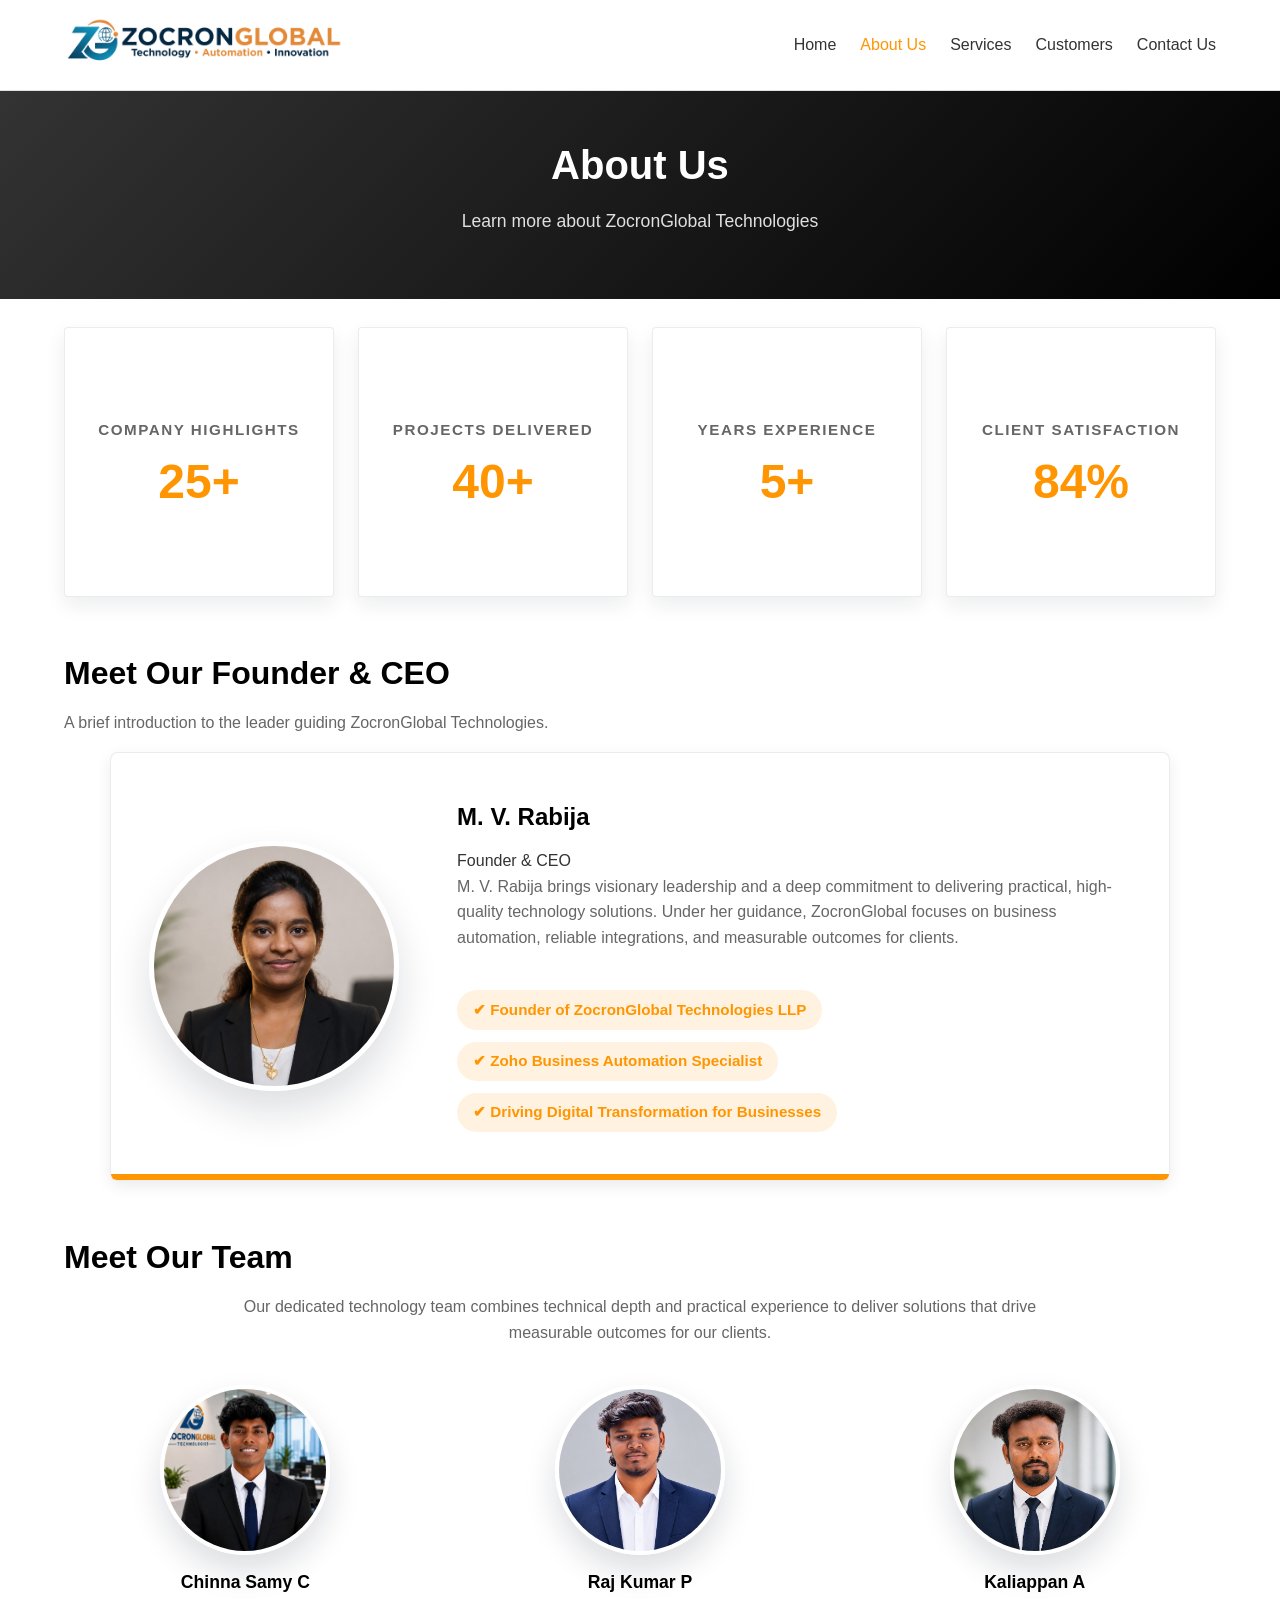
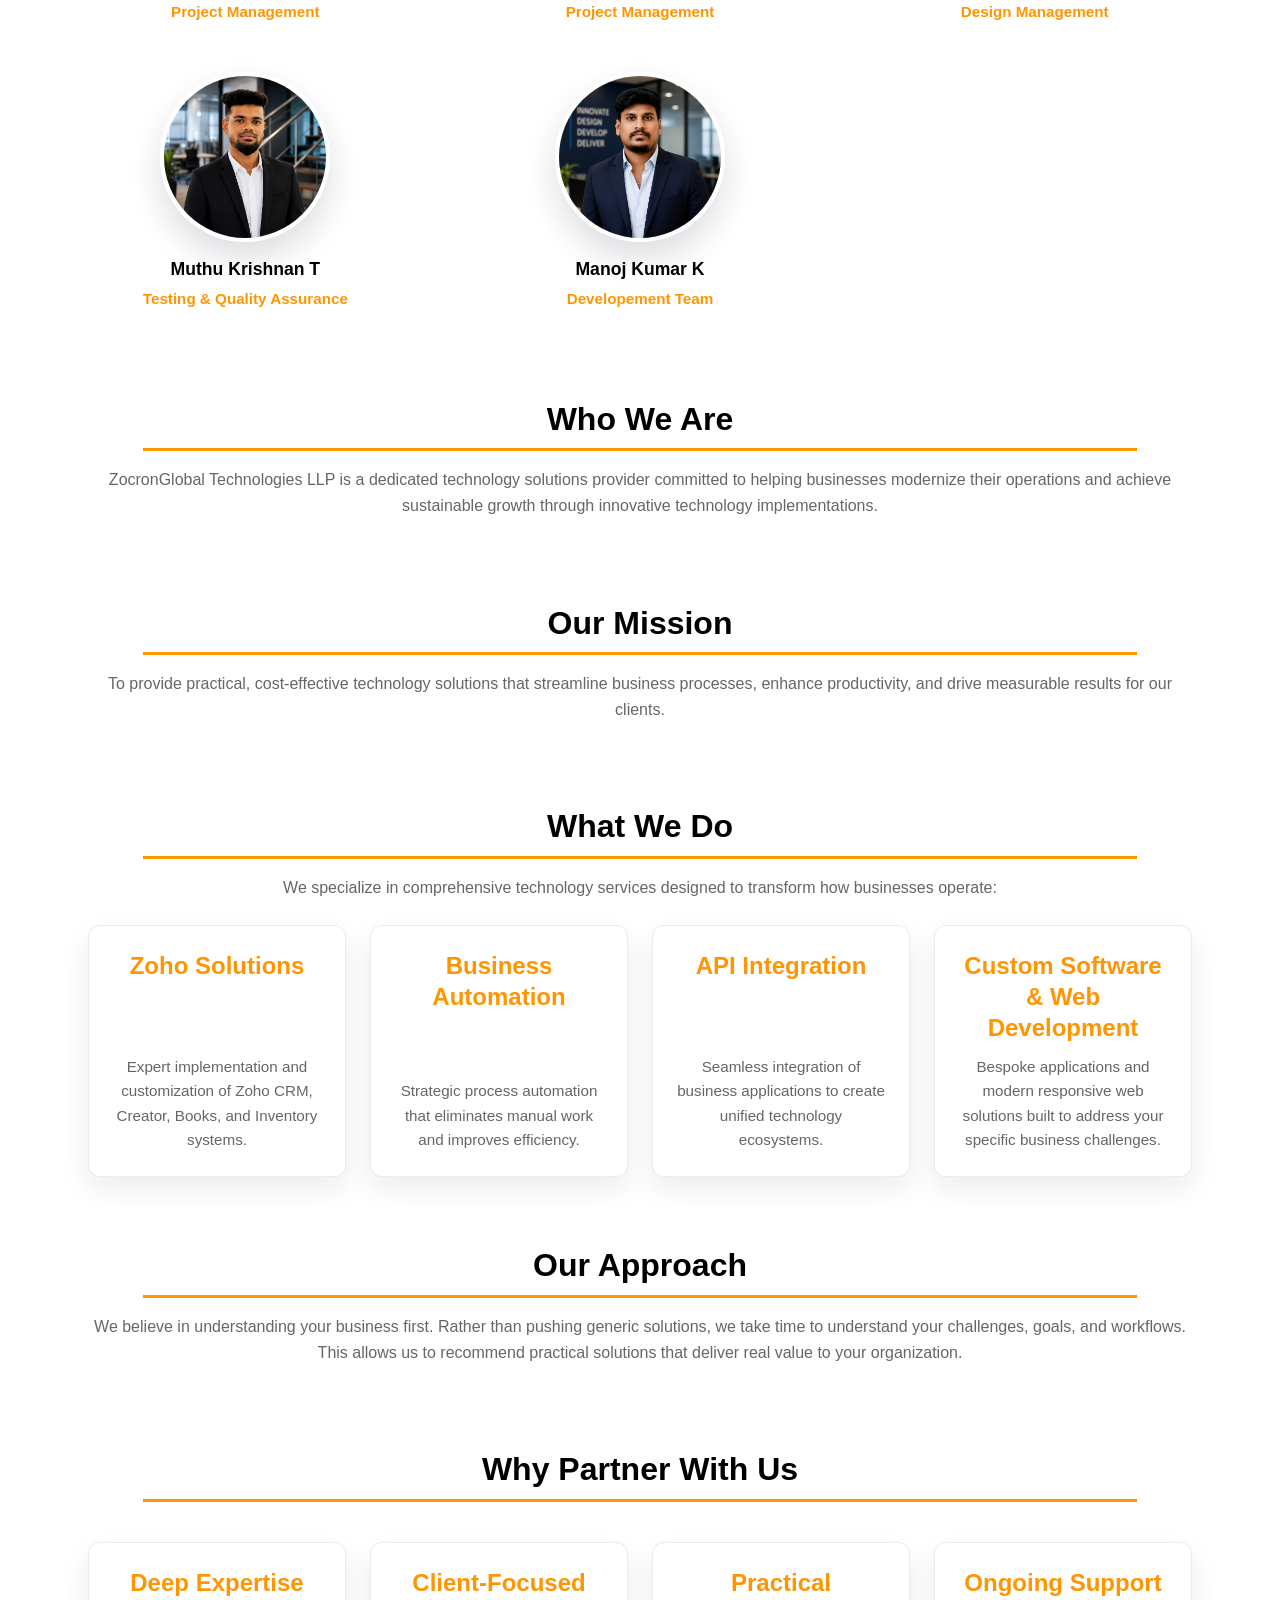
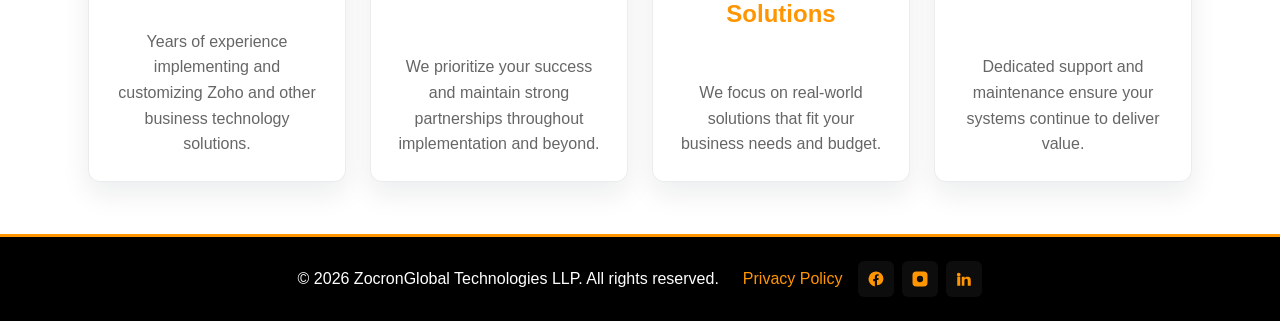
==== commit 06086c62: "Alignment Fix" ====
--- a/about.html
+++ b/about.html
@@ -37,25 +37,22 @@
     </section>
 
     <!-- Company Highlights -->
-    <section class="stats-section" data-aos="fade-up">
-        <div class="container">
-            <div data-aos="fade-up">
-                <h2>Company Highlights</h2>
-            </div>
+    <section class="stats-section">
+        <div class="container">
             <div class="services-grid stats-grid" data-aos="fade-up">
-                <div class="stat-card text-center" data-aos="fade-up" data-aos-delay="50">
-                    <div class="stat-title">Happy Clients</div>
+                <div class="stat-card text-center">
+                    <div class="stat-title">Company Highlights</div>
                     <div class="stat-value"><span class="counter" data-target="25">0</span>+</div>
                 </div>
                 <div class="stat-card text-center" data-aos="fade-up" data-aos-delay="100">
                     <div class="stat-title">Projects Delivered</div>
                     <div class="stat-value"><span class="counter" data-target="40">0</span>+</div>
                 </div>
-                <div class="stat-card text-center" data-aos="fade-up" data-aos-delay="150">
+                <div class="stat-card text-center" data-aos="fade-up" data-aos-delay="200">
                     <div class="stat-title">Years Experience</div>
-                    <div class="stat-value"><span class="counter" data-target="10">0</span>+</div>
-                </div>
-                <div class="stat-card text-center" data-aos="fade-up" data-aos-delay="200">
+                    <div class="stat-value"><span class="counter" data-target="5">0</span>+</div>
+                </div>
+                <div class="stat-card text-center" data-aos="fade-up" data-aos-delay="300">
                     <div class="stat-title">Client Satisfaction</div>
                     <div class="stat-value"><span class="counter" data-target="100">0</span>%</div>
                 </div>
--- a/css/style.css
+++ b/css/style.css
@@ -36,7 +36,7 @@
 }
 
 .container {
-    max-width: 1500px;
+    max-width: 1800px;
     margin: 0 auto;
     padding: 0 var(--spacing-md);
 }
--- a/css/components.css
+++ b/css/components.css
@@ -56,9 +56,9 @@
 }
 
 .logo-frame {
-    /* Larger logo container while preserving centered logos */
+    /* Larger logo container while preserving centered logos 
     width: 300px;
-    height: 250px;
+    height: 250px;*/
     border-radius: 4px;
     background-color: var(--color-light-gray);
     display: grid;
@@ -81,10 +81,13 @@
 }
 .logo-frame img {
     /* Increase logo display size; keep aspect ratio and prevent distortion */
-    width: 200px;
+    /* width: 200px;
+    height: auto;
+    object-fit: contain;*/
+    display: block; 
+    max-width: 90%;
     height: auto;
     object-fit: contain;
-    display: block;
 }
 
 .company-name {
@@ -241,9 +244,12 @@
 }
 
 .logo-frame {
-    width: 300px;
+    /* width: 300px;
+    height: 250px;*/
+    border-radius: 4px; 
+    max-width: 100%;
     height: 250px;
-    border-radius: 4px;
+    object-fit: contain;
 }
 
 .company-name {
@@ -527,15 +533,38 @@
     grid-template-columns: repeat(2, 1fr);
 }
 
+@media (max-width: 480px) {
+  .clients-grid {
+   /* grid-template-columns: 1fr; /* single column */
+    justify-items: center;
+    display: grid;
+    gap: var(--spacing-lg);
+    grid-template-columns: repeat(auto-fit, minmax(160px, 1fr));
+  }
+  .client-card {
+    width: 90%;
+    max-width: 220px;
+  }
+}
+
+
 @media (min-width: 768px) {
     .clients-grid {
-        grid-template-columns: repeat(3, 1fr);
+       /* grid-template-columns: repeat(3, 1fr);*/
+       justify-items: center;
+    display: grid;
+    gap: var(--spacing-lg);
+    grid-template-columns: repeat(auto-fit, minmax(160px, 1fr));
     }
 }
 
 @media (min-width: 1200px) {
     .clients-grid {
-        grid-template-columns: repeat(5, 1fr);
+       /* grid-template-columns: repeat(5, 1fr); */
+       justify-items: center;
+    display: grid;
+    gap: var(--spacing-lg);
+    grid-template-columns: repeat(auto-fit, minmax(160px, 1fr));
     }
 }
 
